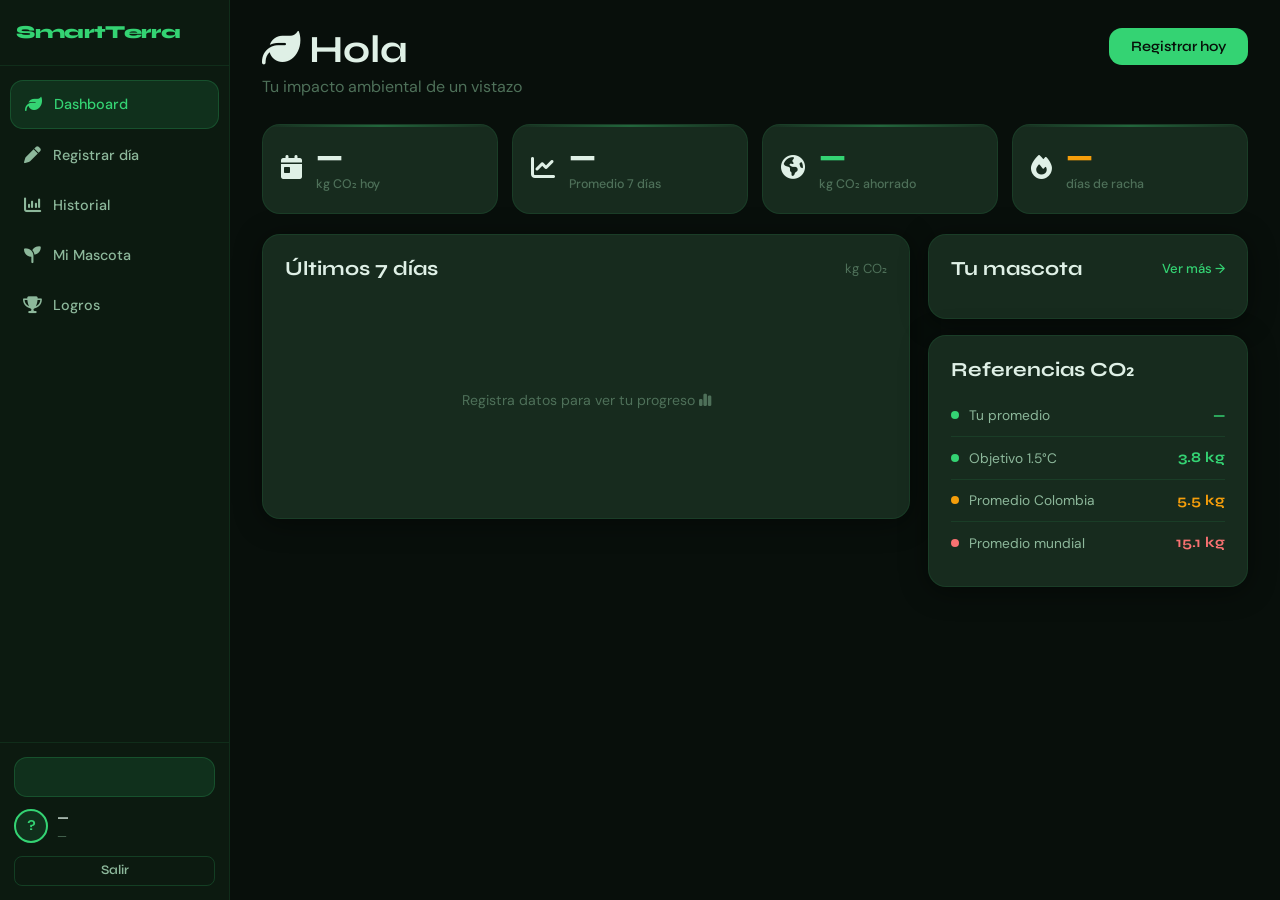
==== app.html @ 97eeed38 "first commit" ====
<!DOCTYPE html>
<html lang="es">
<head>
  <meta charset="UTF-8">
  <meta name="viewport" content="width=device-width, initial-scale=1.0">
  <meta name="theme-color" content="#0e2a18">
  <meta name="apple-mobile-web-app-capable" content="yes">
  <meta name="apple-mobile-web-app-status-bar-style" content="default">
  <meta name="apple-mobile-web-app-title" content="SmartTerra">
  <link rel="apple-touch-icon" href="/control/public/assets/icons/icon-192x192.png">
  <link rel="manifest" href="manifest.json">
  
  <link rel="icon" href="control/public/assets/icons/pestaña.png">
  <title>SmartTerra — Huella de Carbono</title>

  <link rel="stylesheet" href="https://cdnjs.cloudflare.com/ajax/libs/font-awesome/6.5.0/css/all.min.css">
  <link rel="stylesheet" href="control/src/css/base.css">
  <link rel="stylesheet" href="control/src/css/app.css">
  <link rel="stylesheet" href="control/src/css/achievements.css">
  <link rel="stylesheet" href="control/src/css/components.css">
  <link rel="stylesheet" href="control/src/css/pet.css">
  <link rel="stylesheet" href="control/src/css/charts.css">
</head>
<body>

<!-- ====== SIDEBAR ====== -->
<aside id="sidebar" class="sidebar">
  <div class="sidebar-header">
    <div class="brand">
      <span class="brand-name">SmartTerra</span>
    </div>
    <button id="sidebar-close" class="icon-btn sidebar-close-btn" aria-label="Cerrar menú">✕</button>
  </div>

  <nav class="sidebar-nav">
    <a href="#" class="nav-item active" data-page="dashboard">
      <span class="nav-icon"><i class="fa-solid fa-leaf"></i></span><span>Dashboard</span>
    </a>
    <a href="#" class="nav-item" data-page="registrar">
      <span class="nav-icon"><i class="fa-solid fa-pen"></i></span><span>Registrar día</span>
    </a>
    <a href="#" class="nav-item" data-page="historial">
      <span class="nav-icon"><i class="fa-solid fa-chart-column"></i></span><span>Historial</span>
    </a>
    <a href="#" class="nav-item" data-page="mascota">
      <span class="nav-icon"><i class="fa-solid fa-seedling"></i></span><span>Mi Mascota</span>
    </a>
    <a href="#" class="nav-item" data-page="logros">
      <span class="nav-icon"><i class="fa-solid fa-trophy"></i></span><span>Logros</span>
    </a>

    <!-- Solo visible para admins -->
    <div class="nav-divider admin-only" style="display:none"></div>
    <a href="#" class="nav-item admin-only" data-page="admin" style="display:none">
      <span class="nav-icon"><i class="fa-regular fa-file-lines"></i></span><span>Panel Admin</span>
    </a>
  </nav>

  <div class="sidebar-footer">
    <div class="sidebar-pet-mini" id="sidebar-pet-mini">
      <!-- Se llena dinámicamente -->
    </div>
    <div class="user-chip">
      <div class="user-avatar" id="nav-avatar">?</div>
      <div class="user-info">
        <div class="user-name" id="nav-name">—</div>
        <div class="user-role" id="nav-role">—</div>
      </div>
    </div>
    <button class="btn btn-ghost btn-sm btn-full" id="logout-btn">Salir</button>
  </div>
</aside>

<!-- Mobile overlay -->
<div id="overlay" class="overlay"></div>

<!-- ====== MAIN ====== -->
<div class="app-shell">
  <!-- Topbar (mobile) -->
  <header class="topbar">
    <button id="menu-btn" class="icon-btn" aria-label="Abrir menú">☰</button>
    <div class="topbar-brand">
      <svg viewBox="0 0 24 24" width="20" height="20" fill="none">
       </svg>
      SmartTerra
    </div>
    <div id="topbar-pet" style="font-size:1.3rem"></div>
  </header>

  <!-- Pages container -->
  <main class="page-container" id="page-container">

    <!-- ===== DASHBOARD ===== -->
    <section id="page-dashboard" class="page active">
      <div class="page-header">
        <div>
          <h1 id="dash-greeting"><i class="fa-solid fa-leaf"></i> Hola</h1>
          <p class="text-muted">Tu impacto ambiental de un vistazo</p>
        </div>
        <button class="btn btn-primary" data-page="registrar" data-nav>Registrar hoy</button>
      </div>

      <div class="stats-grid" id="dash-stats">
        <div class="stat-card">
          <div class="stat-icon"><i class="fa-solid fa-calendar-day"></i></div>
          <div class="stat-body">
            <div class="stat-value" id="stat-today">—</div>
            <div class="stat-label">kg CO₂ hoy</div>
          </div>
          <div class="stat-badge" id="stat-today-badge"></div>
        </div>
        <div class="stat-card">
          <div class="stat-icon"><i class="fa-solid fa-chart-line"></i></div>
          <div class="stat-body">
            <div class="stat-value" id="stat-avg">—</div>
            <div class="stat-label">Promedio 7 días</div>
          </div>
        </div>
        <div class="stat-card">
          <div class="stat-icon"><i class="fa-solid fa-earth-americas"></i></div>
          <div class="stat-body">
            <div class="stat-value text-green" id="stat-saved">—</div>
            <div class="stat-label">kg CO₂ ahorrado</div>
          </div>
        </div>
        <div class="stat-card">
          <div class="stat-icon"><i class="fa-solid fa-fire"></i></div>
          <div class="stat-body">
            <div class="stat-value text-amber" id="stat-streak">—</div>
            <div class="stat-label">días de racha</div>
          </div>
        </div>
      </div>

      <div class="dash-grid">
        <!-- Gráfico barras semanal -->
        <div class="card">
          <div class="card-header">
            <h3>Últimos 7 días</h3>
            <span class="text-muted small">kg CO₂</span>
          </div>
          <div class="bar-chart-wrap" id="dash-chart">
            <div class="chart-empty">Registra datos para ver tu progreso <i class="fa-solid fa-chart-simple"></i></div>
          </div>
        </div>

        <!-- Panel derecho -->
        <div class="dash-side">
          <!-- Mascota mini dashboard -->
          <div class="card pet-dash-card" id="dash-pet-card">
            <div class="card-header">
              <h3>Tu mascota</h3>
              <a href="#" class="link-sm" data-page="mascota" data-nav>Ver más →</a>
            </div>
            <div class="pet-dash-inner" id="dash-pet-inner">
              <!-- dinámico -->
            </div>
          </div>

          <!-- Referencias -->
          <div class="card">
            <h3 style="margin-bottom:14px">Referencias CO₂</h3>
            <div class="ref-list">
              <div class="ref-item">
                <span class="ref-dot" style="background:var(--green)"></span>
                <span>Tu promedio</span>
                <strong id="ref-you" class="text-green">—</strong>
              </div>
              <div class="ref-item">
                <span class="ref-dot" style="background:var(--green)"></span>
                <span>Objetivo 1.5°C</span>
                <strong class="text-green" id="ref-target">3.8 kg</strong>
              </div>
              <div class="ref-item">
                <span class="ref-dot" style="background:var(--amber)"></span>
                <span>Promedio Colombia</span>
                <strong class="text-amber" id="ref-colombia">5.5 kg</strong>
              </div>
              <div class="ref-item">
                <span class="ref-dot" style="background:var(--red)"></span>
                <span>Promedio mundial</span>
                <strong class="text-red" id="ref-global">15.1 kg</strong>
              </div>
            </div>
          </div>
        </div>
      </div>

      <!-- Recomendaciones rápidas del último día -->
      <div class="card" id="dash-recs" style="display:none">
        <h3 style="margin-bottom:14px"><i class="fa-regular fa-lightbulb"></i> Recomendaciones de hoy</h3>
        <div id="dash-recs-list"></div>
      </div>

      <div class="card cta-empty" id="dash-cta" style="display:none">
        <div class="cta-emoji"><i class="fa-solid fa-earth-americas"></i></div>
        <h2>¡Comienza tu viaje verde!</h2>
        <p>Registra tu primer día de hábitos para conocer tu huella de carbono y recibir recomendaciones personalizadas.</p>
        <button class="btn btn-primary btn-lg" data-page="registrar" data-nav>Registrar mi primer día</button>
      </div>
    </section>

    <!-- ===== REGISTRAR ===== -->
    <section id="page-registrar" class="page">
      <div class="page-header">
        <div>
          <h1><i class="fa-solid fa-pen"></i> Registrar día</h1>
          <p class="text-muted">Ingresa tus actividades para calcular tu huella</p>
        </div>
      </div>

      <!-- Stepper -->
      <div class="stepper" id="stepper">
        <div class="step active" data-step="0"><span class="step-icon"><i class="fa-solid fa-car-side"></i></span><span class="step-label">Transporte</span></div>
        <div class="step-line"></div>
        <div class="step" data-step="1"><span class="step-icon"><i class="fa-solid fa-plug-circle-bolt"></i></span><span class="step-label">Energía</span></div>
        <div class="step-line"></div>
        <div class="step" data-step="2"><span class="step-icon"><i class="fa-solid fa-utensils"></i></span><span class="step-label">Comida</span></div>
        <div class="step-line"></div>
        <div class="step" data-step="3"><span class="step-icon"><i class="fa-solid fa-trash-can"></i></span><span class="step-label">Residuos</span></div>
        <div class="step-line"></div>
        <div class="step" data-step="4"><span class="step-icon"><i class="fa-solid fa-chart-pie"></i></span><span class="step-label">Resultado</span></div>
      </div>

      <form id="entry-form" novalidate>
        <!-- Paso 0: Transporte -->
        <div class="form-step active" data-step="0">
          <!-- Carro -->
          <div class="form-section">
            <div class="form-section-title">
              <i class="fa-solid fa-car"></i> Carro particular
            </div>
            <div class="grid-2-form">
              <div class="field-group">
                <label>Kilómetros recorridos</label>
                <input type="number" name="car_km" min="0" step="0.1" placeholder="Ej: 15.5">
                <span class="field-hint">Solo si usaste carro hoy</span>
              </div>
              <div class="field-group">
                <label>Tipo de vehículo</label>
                <select name="car_type">
                  <option value="gasoline">Gasolina</option>
                  <option value="diesel">Diésel</option>
                  <option value="hybrid">Híbrido</option>
                  <option value="electric">Eléctrico</option>
                </select>
              </div>
            </div>
          </div>

          <!-- Motos y buses -->
          <div class="form-section">
            <div class="form-section-title">
              <i class="fa-solid fa-motorcycle"></i> Motos y transporte público
            </div>
            <div class="grid-3-form">
              <div class="field-group">
                <label>Moto (km)</label>
                <input type="number" name="moto_km" min="0" step="0.1" placeholder="0">
              </div>
              <div class="field-group">
                <label>Bus urbano (km)</label>
                <input type="number" name="bus_urban_km" min="0" step="0.1" placeholder="Ej: 12">
              </div>
              <div class="field-group">
                <label>Bus intermunicipal (km)</label>
                <input type="number" name="bus_inter_km" min="0" step="0.1" placeholder="0">
              </div>
            </div>
            <div class="grid-2-form">
              <div class="field-group">
                <label>Metro/tren (km)</label>
                <input type="number" name="metro_km" min="0" step="0.1" placeholder="0">
              </div>
              <div class="field-group">
                <label>Mototaxi (km)</label>
                <input type="number" name="taxi_moto_km" min="0" step="0.1" placeholder="0">
              </div>
            </div>
          </div>

          <!-- Bici, e-bici y vuelos -->
          <div class="form-section">
            <div class="form-section-title">
              <i class="fa-solid fa-plane"></i> Bicicleta y vuelos
            </div>
            <div class="grid-3-form">
              <div class="field-group">
                <label>Bicicleta (km)</label>
                <input type="number" name="bike_km" min="0" step="0.1" placeholder="Ej: 5">
              </div>
              <div class="field-group">
                <label>Bici eléctrica (km)</label>
                <input type="number" name="ebike_km" min="0" step="0.1" placeholder="0">
              </div>
              <div class="field-group">
                <label>Vuelo nacional (km)</label>
                <input type="number" name="flight_dom_km" min="0" step="1" placeholder="0">
                <span class="field-hint tiny">Bogotá-Medellín: ~450 km</span>
              </div>
            </div>
            <div class="grid-2-form">
              <div class="field-group">
                <label>Vuelo corto (km)</label>
                <input type="number" name="flight_sh_km" min="0" step="1" placeholder="0">
                <span class="field-hint tiny">500-1500 km</span>
              </div>
              <div class="field-group">
                <label>Vuelo largo (km)</label>
                <input type="number" name="flight_lh_km" min="0" step="1" placeholder="0">
                <span class="field-hint tiny">>1500 km</span>
              </div>
            </div>
          </div>
        </div>

        <!-- Paso 1: Energía -->
        <div class="form-step" data-step="1">
          <!-- Electricidad -->
          <div class="form-section">
            <div class="form-section-title">
              <i class="fa-solid fa-bolt"></i> Electricidad
            </div>
            <div class="grid-2-form">
              <div class="field-group">
                <label>Consumo (kWh)</label>
                <input type="number" name="elec_kwh" min="0" step="0.1" placeholder="Ej: 9.5">
                <span class="field-hint">Revisa tu medidor o factura (~10 kWh/día promedio)</span>
              </div>
              <div class="field-group">
                <label>% Energía renovable</label>
                <input type="number" name="renewable_pct" min="0" max="100" value="0" placeholder="0">
                <span class="field-hint">Paneles solares, energía verde...</span>
              </div>
            </div>
          </div>

          <!-- Combustibles -->
          <div class="form-section">
            <div class="form-section-title">
              <i class="fa-solid fa-fire-flame-simple"></i> Gas y leña
            </div>
            <div class="grid-2-form">
              <div class="field-group">
                <label>Gas natural (m³)</label>
                <input type="number" name="gas_m3" min="0" step="0.1" placeholder="Ej: 1.2">
              </div>
              <div class="field-group">
                <label>GLP (kg)</label>
                <input type="number" name="glp_kg" min="0" step="0.1" placeholder="0">
              </div>
            </div>
            <div class="field-group" style="max-width:280px">
              <label>Leña (kg)</label>
              <input type="number" name="lena_kg" min="0" step="0.1" placeholder="0">
            </div>
          </div>
        </div>

        <!-- Paso 2: Alimentación -->
        <div class="form-step" data-step="2">
          <!-- Carnes -->
          <div class="form-section">
            <div class="form-section-title">
              <i class="fa-solid fa-drumstick-bite"></i> Carnes (pesar cruda)
            </div>
            <div class="grid-3-form">
              <div class="field-group">
                <label>Res (g)</label>
                <input type="number" name="beef_g" min="0" placeholder="Ej: 150">
              </div>
              <div class="field-group">
                <label>Cerdo (g)</label>
                <input type="number" name="pork_g" min="0" placeholder="0">
              </div>
              <div class="field-group">
                <label>Pollo/aves (g)</label>
                <input type="number" name="poultry_g" min="0" placeholder="Ej: 200">
              </div>
            </div>
          </div>

          <!-- Pescado y huevos -->
          <div class="form-section">
            <div class="form-section-title">
              <i class="fa-solid fa-fish"></i> Pescado y huevos
            </div>
            <div class="grid-2-form">
              <div class="field-group">
                <label>Pescado (g)</label>
                <input type="number" name="fish_g" min="0" placeholder="0">
              </div>
              <div class="field-group">
                <label>Huevos (g)</label>
                <input type="number" name="eggs_g" min="0" placeholder="Ej: 120">
              </div>
            </div>
          </div>

          <!-- Lácteos -->
          <div class="form-section">
            <div class="form-section-title">
              <i class="fa-solid fa-cheese"></i> Lácteos
            </div>
            <div class="grid-3-form">
              <div class="field-group">
                <label>Leche (ml)</label>
                <input type="number" name="dairy_milk_g" min="0" placeholder="Ej: 300">
              </div>
              <div class="field-group">
                <label>Queso (g)</label>
                <input type="number" name="dairy_cheese_g" min="0" placeholder="0">
              </div>
              <div class="field-group">
                <label>Yogurt (g)</label>
                <input type="number" name="dairy_yogurt_g" min="0" placeholder="0">
              </div>
            </div>
          </div>

          <!-- Vegetales y otros -->
          <div class="form-section">
            <div class="form-section-title">
              <i class="fa-solid fa-carrot"></i> Vegetales, frutas y otros
            </div>
            <div class="grid-3-form">
              <div class="field-group">
                <label>Arroz (g cocido)</label>
                <input type="number" name="rice_g" min="0" placeholder="Ej: 250">
              </div>
              <div class="field-group">
                <label>Legumbres (g)</label>
                <input type="number" name="legumes_g" min="0" placeholder="Ej: 100">
              </div>
              <div class="field-group">
                <label>Verduras (g)</label>
                <input type="number" name="veg_g" min="0" placeholder="Ej: 300">
              </div>
            </div>
            <div class="grid-2-form">
              <div class="field-group">
                <label>Frutas (g)</label>
                <input type="number" name="fruits_g" min="0" placeholder="Ej: 200">
              </div>
              <div class="field-group">
                <label>Procesados (g)</label>
                <input type="number" name="proc_g" min="0" placeholder="Ej: 50">
                <span class="field-hint tiny">Snacks, ultraprocesados...</span>
              </div>
            </div>
          </div>
        </div>

        <!-- Paso 3: Residuos y agua -->
        <div class="form-step" data-step="3">
          <!-- Residuos -->
          <div class="form-section">
            <div class="form-section-title">
              <i class="fa-solid fa-trash"></i> Residuos sólidos
            </div>
            <div class="grid-3-form">
              <div class="field-group">
                <label>Basura general (kg)</label>
                <input type="number" name="waste_kg" min="0" step="0.01" placeholder="Ej: 0.6">
              </div>
              <div class="field-group">
                <label>Reciclado (kg)</label>
                <input type="number" name="recycled_kg" min="0" step="0.01" placeholder="Ej: 0.2">
              </div>
              <div class="field-group">
                <label>Compostado (kg)</label>
                <input type="number" name="composted_kg" min="0" step="0.01" placeholder="0">
              </div>
            </div>
            <div class="field-group" style="max-width:280px">
              <label>Quemado (kg)</label>
              <input type="number" name="burned_kg" min="0" step="0.01" placeholder="0">
              <span class="field-hint">Quema a cielo abierto</span>
            </div>
          </div>

          <!-- Agua -->
          <div class="form-section">
            <div class="form-section-title">
              <i class="fa-solid fa-shower"></i> Agua caliente
            </div>
            <div class="field-group" style="max-width:280px">
              <label>Minutos de ducha caliente</label>
              <input type="number" name="hot_water_min" min="0" step="1" placeholder="Ej: 10">
              <span class="field-hint">~10 L/min en ducha promedio</span>
            </div>
          </div>
        </div>

        <!-- Paso 4: Resultado -->
        <div class="form-step" data-step="4" id="step-result">
          <div id="result-achievements" style="display:none" class="achievements-banner">
            <h3><i class="fa-solid fa-trophy"></i> ¡Nuevos logros!</h3>
            <div id="result-achievements-list"></div>
          </div>

          <div class="result-hero">
            <div class="result-co2" id="result-co2-value">—</div>
            <div class="result-unit">kg CO₂eq hoy</div>
            <div class="result-vs" id="result-vs"></div>
          </div>

          <div class="result-breakdown" id="result-breakdown">
            <!-- Gráficos de desglose dinámicos -->
          </div>

          <div id="result-recs" style="margin-top:24px"></div>

          <div id="result-error" class="alert alert-error" style="display:none"></div>
          <div id="result-saved" class="alert alert-success" style="display:none">¡Registro guardado! Redirigiendo...</div>

          <div class="step-nav" style="margin-top:24px">
            <button type="button" class="btn btn-ghost" id="result-edit-btn">← Editar datos</button>
            <button type="submit" class="btn btn-primary" id="result-save-btn">
              <i class="fa-solid fa-save"></i> Guardar registro
            </button>
          </div>
        </div>

        <!-- Nav botones (pasos 0-3) -->
        <div class="step-nav" id="form-nav">
          <button type="button" class="btn btn-ghost" id="step-prev" style="visibility:hidden">
            ← Anterior
          </button>
          <button type="button" class="btn btn-primary" id="step-next">
            Siguiente →
          </button>
        </div>
      </form>
    </section>

    <!-- ===== HISTORIAL ===== -->
    <section id="page-historial" class="page">
      <div class="page-header">
        <h1><i class="fa-solid fa-chart-column"></i> Historial</h1>
      </div>

      <div class="stats-grid" id="hist-stats">
        <div class="stat-card"><div class="stat-icon"><i class="fa-solid fa-calendar-day"></i></div><div class="stat-body"><div class="stat-value" id="h-total">—</div><div class="stat-label">Registros totales</div></div></div>
        <div class="stat-card"><div class="stat-icon"><i class="fa-solid fa-chart-line"></i></div><div class="stat-body"><div class="stat-value" id="h-avg">—</div><div class="stat-label">Promedio general</div></div></div>
        <div class="stat-card"><div class="stat-icon"><i class="fa-brands fa-pagelines"></i></div><div class="stat-body"><div class="stat-value text-green" id="h-best">—</div><div class="stat-label">Mejor día (kg CO₂)</div></div></div>
        <div class="stat-card"><div class="stat-icon"><i class="fa-solid fa-triangle-exclamation"></i></div><div class="stat-body"><div class="stat-value text-red" id="h-worst">—</div><div class="stat-label">Peor día (kg CO₂)</div></div></div>
      </div>

      <div class="card">
        <div class="card-header"><h3>Tendencia de CO₂</h3></div>
        <div class="line-chart-wrap" id="hist-chart">
          <div class="chart-empty">Sin datos aún</div>
        </div>
      </div>

      <div class="card">
        <div class="card-header">
          <h3>Registros detallados</h3>
          <span class="text-muted small" id="h-count">0 registros</span>
        </div>
        <div id="hist-list" class="entry-list"></div>
      </div>
    </section>

    <!-- ===== MASCOTA ===== -->
    <section id="page-mascota" class="page">
      <div class="page-header">
        <h1><i class="fa-solid fa-seedling"></i> Tu Mascota</h1>
        <p class="text-muted">Evoluciona con tus logros sostenibles</p>
      </div>

      <div class="pet-page-grid">
        <!-- Panel mascota principal -->
        <div class="card pet-main-card">
          <div class="pet-stage-badge" id="pet-stage-badge">— Etapa —</div>

          <!-- Canvas de capas: mascota base + accesorios -->
          <div class="pet-canvas-wrap">
            <div class="pet-canvas" id="pet-canvas">
              <img id="pet-base-img" class="pet-layer pet-base" src="" alt="Mascota" draggable="false">
              <!-- Capas de accesorios (se añaden dinámicamente) -->
            </div>
          </div>

          <!-- Nombre editable -->
          <div class="pet-name-wrap">
            <span id="pet-name-display" class="pet-name">—</span>
            <button class="icon-btn-sm" id="pet-name-edit-btn" title="Renombrar"><i class="fa-solid fa-pen"></i></button>
          </div>
          <div class="pet-name-edit-wrap" id="pet-name-edit" style="display:none">
            <input id="pet-name-input" type="text" maxlength="20" placeholder="Nombre de tu mascota">
            <button class="btn btn-primary btn-sm" id="pet-name-save">✓</button>
            <button class="btn btn-ghost btn-sm" id="pet-name-cancel">✕</button>
          </div>

          <!-- XP bar -->
          <div class="pet-xp-wrap">
            <div class="pet-xp-bar">
              <div class="pet-xp-fill" id="pet-xp-fill" style="width:0%"></div>
            </div>
            <div class="pet-xp-label">
              <span id="pet-xp-cur">0 XP</span>
              <span id="pet-xp-max">— XP para evolucionar</span>
            </div>
          </div>

          <!-- Mensaje de la mascota -->
          <div class="pet-speech" id="pet-speech"></div>
        </div>

        <!-- Panel derecho -->
        <div class="pet-side">
          <!-- Stats mascota -->
          <div class="card">
            <h3 style="margin-bottom:14px">Estadísticas</h3>
            <div class="pet-stats-grid">
              <div class="pet-stat"><div class="pet-stat-val" id="ps-xp">0</div><div class="pet-stat-label">XP Total</div></div>
              <div class="pet-stat"><div class="pet-stat-val text-amber" id="ps-streak">0</div><div class="pet-stat-label">Racha <i class="fa-solid fa-fire"></i></div></div>
              <div class="pet-stat"><div class="pet-stat-val text-green" id="ps-saved">0</div><div class="pet-stat-label">CO₂ ahorrado</div></div>
              <div class="pet-stat"><div class="pet-stat-val" id="ps-level">1</div><div class="pet-stat-label">Nivel</div></div>
            </div>
          </div>

          <!-- Etapas de evolución -->
          <div class="card">
            <h3 style="margin-bottom:14px">Evolución</h3>
            <div class="evolution-path" id="evolution-path"></div>
          </div>

          <!-- Accesorios (solo visible en etapa 3) -->
          <div class="card" id="accessories-card" style="display:none">
            <div class="card-header">
              <h3>Accesorios</h3>
              <span class="text-muted small">Combínalos como quieras</span>
            </div>
            <div class="accessories-grid" id="accessories-grid"></div>
            <button class="btn btn-ghost btn-sm" style="margin-top:12px;width:100%" id="clear-accessories">
              Quitar todos
            </button>
          </div>
        </div>
      </div>

      <!-- Cómo ganar XP -->
      <div class="card" style="margin-top:0">
        <h3 style="margin-bottom:14px">¿Cómo ganar XP?</h3>
        <div class="xp-tips">
          <div class="xp-tip"><span class="xp-tip-icon"><i class="fa-regular fa-calendar"></i></span><span>Registrar un día: hasta <strong>75 XP</strong> según tu huella de carbono</span></div>
          <div class="xp-tip"><span class="xp-tip-icon"><i class="fa-solid fa-fire"></i></span><span>Racha de días consecutivos: <strong>+2 XP</strong> por día (máx 50)</span></div>
          <div class="xp-tip"><span class="xp-tip-icon"><i class="fa-solid fa-bullseye"></i></span><span>Huella bajo 4 kg CO₂: XP extra garantizado</span></div>
          <div class="xp-tip"><span class="xp-tip-icon"><i class="fa-solid fa-trophy"></i></span><span>Desbloquear logros: de <strong>10 a 200 XP</strong></span></div>
        </div>
      </div>
    </section>

    <!-- ===== LOGROS ===== -->
    <section id="page-logros" class="page">
      <div class="page-header">
        <h1><i class="fa-solid fa-trophy"></i> Logros</h1>
        <p class="text-muted" id="logros-count">0 desbloqueados</p>
      </div>
      <div class="achievements-grid-full" id="achievements-grid"></div>
    </section>

    <!-- ===== ADMIN ===== -->
    <section id="page-admin" class="page">
      <div class="page-header">
        <h1>Panel de Administración</h1>
        <p class="text-muted">Estadísticas generales de la plataforma</p>
      </div>

      <div class="stats-grid" id="admin-stats">
        <div class="stat-card"><div class="stat-icon"><i class="fa-solid fa-users"></i></div><div class="stat-body"><div class="stat-value" id="a-users">—</div><div class="stat-label">Usuarios registrados</div></div></div>
        <div class="stat-card"><div class="stat-icon"><i class="fa-regular fa-file-lines"></i></div><div class="stat-body"><div class="stat-value" id="a-entries">—</div><div class="stat-label">Registros totales</div></div></div>
        <div class="stat-card"><div class="stat-icon"><i class="fa-solid fa-earth-americas"></i></div><div class="stat-body"><div class="stat-value text-green" id="a-avg">—</div><div class="stat-label">Promedio CO₂ plataforma</div></div></div>
        <div class="stat-card"><div class="stat-icon"><i class="fa-solid fa-trophy"></i></div><div class="stat-body"><div class="stat-value text-amber" id="a-achievements">—</div><div class="stat-label">Logros desbloqueados</div></div></div>
      </div>

      <div class="card">
        <div class="card-header"><h3>Distribución de usuarios por huella promedio</h3></div>
        <div class="bar-chart-wrap" id="admin-dist-chart" style="height:220px">
          <div class="chart-empty">Cargando...</div>
        </div>
      </div>

      <div class="card">
        <div class="card-header">
          <h3>Usuarios</h3>
          <input type="search" id="admin-search" placeholder="Buscar..." style="max-width:220px;padding:6px 12px">
        </div>
        <div id="admin-users-list" class="admin-users-list"></div>
      </div>
    </section>

  </main>
</div>

<!-- Toast notifications -->
<div id="toast-container" class="toast-container"></div>

<script src="control/src/js/supabase-client.js"></script>
<script src="control/src/js/carbon.js"></script>
<script src="control/src/js/charts.js"></script>
<script src="control/src/js/pet.js"></script>
<script src="control/src/js/achievements.js"></script>
<script src="control/src/js/app.js"></script>

<script>
if ('serviceWorker' in navigator) {
  window.addEventListener('load', () => {
    navigator.serviceWorker.register('/sw.js')
      .then(reg => console.log('SW registrado', reg))
      .catch(err => console.log('SW error', err))
  })
}
</script>
</body>
</html>
---- control/src/css/base.css ----
@import url('https://fonts.googleapis.com/css2?family=Syne:wght@400;600;700;800&family=DM+Sans:opsz,wght@9..40,300;9..40,400;9..40,500&display=swap');

/* ============================================
   DESIGN TOKENS
============================================ */
:root {
  /* Backgrounds */
  --bg:        #080f0b;
  --bg-1:      #0c1a10;
  --bg-2:      #112016;
  --bg-3:      #172b1e;
  --bg-4:      #1c3323;

  /* Borders */
  --border:    rgba(52,211,115,.10);
  --border-md: rgba(52,211,115,.20);
  --border-lg: rgba(52,211,115,.35);

  /* Brand green */
  --green:     #34d373;
  --green-2:   #22c55e;
  --green-3:   #16a34a;
  --green-dim: rgba(52,211,115,.12);
  --green-glow:rgba(52,211,115,.06);

  /* Status colors */
  --amber:     #f59e0b;
  --amber-dim: rgba(245,158,11,.13);
  --red:       #f87171;
  --red-dim:   rgba(248,113,113,.13);
  --blue:      #60a5fa;
  --blue-dim:  rgba(96,165,250,.13);
  --purple:    #a78bfa;
  --purple-dim:rgba(167,139,250,.13);

  /* Text */
  --txt:       #dff0e6;
  --txt-2:     #8db89b;
  --txt-3:     #4e7059;

  /* Radii */
  --r-sm: 8px;
  --r-md: 13px;
  --r-lg: 18px;
  --r-xl: 24px;
  --r-full: 999px;

  /* Shadows */
  --shadow:    0 4px 28px rgba(0,0,0,.45);
  --shadow-sm: 0 2px 12px rgba(0,0,0,.3);

  /* Typography */
  --ff-head: 'Syne', sans-serif;
  --ff-body: 'DM Sans', sans-serif;

  /* Layout */
  --sidebar-w: 230px;
  --topbar-h:  58px;
}

/* ============================================
   RESET
============================================ */
*,*::before,*::after{box-sizing:border-box;margin:0;padding:0}
html{font-size:16px;scroll-behavior:smooth;height:100%}
body{font-family:var(--ff-body);background:var(--bg);color:var(--txt);min-height:100vh;-webkit-font-smoothing:antialiased;line-height:1.6}
img{display:block;max-width:100%}
button{cursor:pointer;font-family:inherit}
input,select,textarea{font-family:inherit}
a{color:var(--green);text-decoration:none}
a:hover{opacity:.8}

/* ============================================
   TYPOGRAPHY
============================================ */
h1,h2,h3,h4{font-family:var(--ff-head);font-weight:700;line-height:1.15;color:var(--txt)}
h1{font-size:clamp(1.6rem,3.5vw,2.4rem)}
h2{font-size:clamp(1.3rem,3vw,1.9rem)}
h3{font-size:clamp(1rem,2vw,1.25rem)}
p{color:var(--txt-2)}
.small{font-size:.82rem}

/* ============================================
   SCROLLBAR
============================================ */
::-webkit-scrollbar{width:5px}
::-webkit-scrollbar-track{background:var(--bg-1)}
::-webkit-scrollbar-thumb{background:var(--green-3);border-radius:3px}

/* ============================================
   UTILITY CLASSES
============================================ */
.text-green  {color:var(--green)!important}
.text-amber  {color:var(--amber)!important}
.text-red    {color:var(--red)!important}
.text-muted  {color:var(--txt-3)}
.text-2      {color:var(--txt-2)}
.text-center {text-align:center}

.flex        {display:flex}
.flex-col    {flex-direction:column}
.items-center{align-items:center}
.justify-between{justify-content:space-between}
.gap-2       {gap:8px}
.gap-3       {gap:12px}
.gap-4       {gap:16px}
.w-full      {width:100%}

/* ============================================
   BUTTONS
============================================ */
.btn{
  display:inline-flex;align-items:center;gap:8px;
  padding:10px 22px;border-radius:var(--r-md);
  font-family:var(--ff-head);font-weight:600;font-size:.9rem;
  border:none;transition:all .2s ease;line-height:1.2;
  white-space:nowrap;text-decoration:none;
}
.btn-primary{background:var(--green);color:#071009}
.btn-primary:hover{background:var(--green-2);transform:translateY(-1px);box-shadow:0 6px 22px rgba(52,211,115,.28)}
.btn-ghost{background:transparent;color:var(--txt-2);border:1px solid var(--border-md)}
.btn-ghost:hover{background:var(--bg-3);color:var(--txt);border-color:var(--border-lg)}
.btn-danger{background:var(--red-dim);color:var(--red);border:1px solid rgba(248,113,113,.2)}
.btn-danger:hover{background:rgba(248,113,113,.22)}
.btn:disabled{opacity:.45;cursor:not-allowed;transform:none!important;box-shadow:none!important}
.btn-sm{padding:6px 14px;font-size:.82rem;border-radius:var(--r-sm)}
.btn-lg{padding:14px 30px;font-size:1rem}
.btn-full{width:100%;justify-content:center}
.btn-icon{padding:8px;border-radius:var(--r-sm)}

.icon-btn{
  background:none;border:none;cursor:pointer;
  color:var(--txt-2);font-size:1.1rem;
  width:36px;height:36px;border-radius:var(--r-sm);
  display:flex;align-items:center;justify-content:center;
  transition:background .2s,color .2s;
}
.icon-btn:hover{background:var(--bg-3);color:var(--txt)}
.icon-btn-sm{background:none;border:none;cursor:pointer;color:var(--txt-3);font-size:.9rem;transition:color .2s;line-height:1}
.icon-btn-sm:hover{color:var(--green)}

/* ============================================
   CARDS
============================================ */
.card{
  background:var(--bg-3);border:1px solid var(--border);
  border-radius:var(--r-lg);padding:22px;
  box-shadow:var(--shadow);transition:border-color .2s;
}
.card:hover{border-color:var(--border-md)}
.card-header{display:flex;align-items:center;justify-content:space-between;margin-bottom:16px}

/* ============================================
   ALERTS
============================================ */
.alert{padding:11px 16px;border-radius:var(--r-md);font-size:.88rem;margin-bottom:14px}
.alert-error  {background:var(--red-dim);color:var(--red);border:1px solid rgba(248,113,113,.2)}
.alert-success{background:var(--green-dim);color:var(--green);border:1px solid var(--border-md)}
.alert-info   {background:var(--blue-dim);color:var(--blue);border:1px solid rgba(96,165,250,.2)}

/* ============================================
   FORMS
============================================ */
.field-group{margin-bottom:14px}
label{display:block;font-size:.83rem;font-weight:500;color:var(--txt-2);margin-bottom:5px;font-family:var(--ff-head)}
input,select,textarea{
  width:100%;padding:10px 13px;
  background:var(--bg-2);border:1px solid var(--border);
  border-radius:var(--r-sm);color:var(--txt);
  font-size:.93rem;outline:none;
  transition:border-color .2s,box-shadow .2s;
}
input:focus,select:focus,textarea:focus{
  border-color:var(--green);
  box-shadow:0 0 0 3px rgba(52,211,115,.12);
}
input::placeholder{color:var(--txt-3)}
select option{background:var(--bg-2)}
.field-hint{font-size:.76rem;color:var(--txt-3);margin-top:4px;display:block}

.grid-2-form{display:grid;grid-template-columns:1fr 1fr;gap:14px}
@media(max-width:500px){.grid-2-form{grid-template-columns:1fr}}

.input-eye-wrap{position:relative}
.input-eye-wrap input{padding-right:42px}
.eye-btn{
  position:absolute;right:10px;top:50%;transform:translateY(-50%);
  background:none;border:none;cursor:pointer;color:var(--txt-3);font-size:.9rem;
}
.eye-btn:hover{color:var(--txt-2)}

/* ============================================
   BADGES
============================================ */
.badge{
  display:inline-flex;align-items:center;gap:4px;
  padding:3px 9px;border-radius:var(--r-full);
  font-size:.75rem;font-weight:600;font-family:var(--ff-head);
}
.badge-green {background:var(--green-dim);color:var(--green);border:1px solid var(--border-md)}
.badge-amber {background:var(--amber-dim);color:var(--amber);border:1px solid rgba(245,158,11,.2)}
.badge-red   {background:var(--red-dim);color:var(--red);border:1px solid rgba(248,113,113,.2)}
.badge-blue  {background:var(--blue-dim);color:var(--blue);border:1px solid rgba(96,165,250,.2)}

/* ============================================
   PROGRESS
============================================ */
.progress-bar{width:100%;height:7px;background:var(--bg-2);border-radius:4px;overflow:hidden}
.progress-fill{height:100%;border-radius:4px;background:linear-gradient(90deg,var(--green-3),var(--green));transition:width .5s ease}

/* ============================================
   TOAST
============================================ */
.toast-container{
  position:fixed;bottom:24px;right:24px;z-index:9999;
  display:flex;flex-direction:column;gap:8px;
  pointer-events:none;
}
.toast{
  background:var(--bg-4);border:1px solid var(--border-md);
  border-radius:var(--r-md);padding:12px 18px;
  font-size:.88rem;color:var(--txt);
  box-shadow:var(--shadow);pointer-events:auto;
  animation:toast-in .3s ease,toast-out .3s ease 2.7s forwards;
  max-width:300px;
}
@keyframes toast-in{from{opacity:0;transform:translateX(40px)}to{opacity:1;transform:none}}
@keyframes toast-out{from{opacity:1;transform:none}to{opacity:0;transform:translateX(40px)}}
.toast-success{border-color:var(--border-lg)}
.toast-error{border-color:rgba(248,113,113,.3)}

/* ============================================
   STAT CARDS
============================================ */
.stats-grid{display:grid;grid-template-columns:repeat(4,1fr);gap:14px;margin-bottom:20px}
@media(max-width:900px){.stats-grid{grid-template-columns:repeat(2,1fr)}}
@media(max-width:480px){.stats-grid{grid-template-columns:1fr 1fr}}

.stat-card{
  background:var(--bg-3);border:1px solid var(--border);
  border-radius:var(--r-lg);padding:18px;
  display:flex;align-items:center;gap:14px;
  position:relative;overflow:hidden;
}
.stat-card::after{
  content:'';position:absolute;top:0;left:0;right:0;height:2px;
  background:linear-gradient(90deg,transparent,var(--green),transparent);
  opacity:.35;
}
.stat-icon{font-size:1.5rem;flex-shrink:0}
.stat-body{flex:1;min-width:0}
.stat-value{font-family:var(--ff-head);font-size:1.8rem;font-weight:800;line-height:1;color:var(--txt)}
.stat-label{font-size:.78rem;color:var(--txt-3);margin-top:3px;font-weight:500}
.stat-badge{position:absolute;top:12px;right:12px}

/* ============================================
   ANIMATIONS
============================================ */
@keyframes fadeUp{from{opacity:0;transform:translateY(14px)}to{opacity:1;transform:none}}
@keyframes fadeIn{from{opacity:0}to{opacity:1}}
@keyframes pulse{0%,100%{box-shadow:0 0 0 0 rgba(52,211,115,.3)}50%{box-shadow:0 0 0 8px rgba(52,211,115,0)}}

.animate-up{animation:fadeUp .4s ease both}
.delay-1{animation-delay:.1s}
.delay-2{animation-delay:.2s}
.delay-3{animation-delay:.3s}
---- control/src/css/app.css ----
/* ============================================
   SIDEBAR
============================================ */
.sidebar{
  width:var(--sidebar-w);background:var(--bg-1);
  border-right:1px solid var(--border);
  display:flex;flex-direction:column;
  position:fixed;top:0;left:0;bottom:0;z-index:200;
  transition:transform .3s cubic-bezier(.4,0,.2,1);
}
.sidebar-header{
  display:flex;align-items:center;justify-content:space-between;
  padding:18px 16px;border-bottom:1px solid var(--border);flex-shrink:0;
}
.brand{display:flex;align-items:center;gap:10px}
.brand-name{font-family:var(--ff-head);font-size:1.15rem;font-weight:800;color:var(--green);letter-spacing:-.02em}
.sidebar-close-btn{display:none}

.sidebar-nav{
  flex:1;padding:14px 10px;
  display:flex;flex-direction:column;gap:3px;
  overflow-y:auto;
}
.nav-item{
  display:flex;align-items:center;gap:11px;
  padding:10px 12px;border-radius:var(--r-md);
  color:var(--txt-2);font-size:.9rem;font-weight:500;
  transition:all .18s;cursor:pointer;
}
.nav-item:hover{background:var(--bg-3);color:var(--txt);opacity:1}
.nav-item.active{background:var(--green-dim);color:var(--green);border:1px solid var(--border-md)}
.nav-icon{font-size:1.05rem;width:20px;text-align:center;flex-shrink:0}
.nav-divider{height:1px;background:var(--border);margin:8px 0}

.sidebar-footer{
  padding:14px;border-top:1px solid var(--border);flex-shrink:0;
  display:flex;flex-direction:column;gap:10px;
}
.sidebar-pet-mini{
  display:flex;align-items:center;gap:8px;
  padding:8px 10px;background:var(--green-dim);
  border-radius:var(--r-md);border:1px solid var(--border-md);
  font-size:.82rem;color:var(--green);font-weight:600;
  font-family:var(--ff-head);min-height:40px;
}
.sidebar-pet-mini .pet-thumb{width:32px;height:32px;object-fit:contain}

.user-chip{display:flex;align-items:center;gap:9px}
.user-avatar{
  width:34px;height:34px;border-radius:50%;flex-shrink:0;
  background:var(--green-dim);border:2px solid var(--green);
  display:flex;align-items:center;justify-content:center;
  font-family:var(--ff-head);font-weight:700;font-size:.88rem;color:var(--green);
}
.user-info{min-width:0;flex:1}
.user-name{font-size:.83rem;font-weight:600;color:var(--txt);white-space:nowrap;overflow:hidden;text-overflow:ellipsis}
.user-role{font-size:.72rem;color:var(--txt-3)}

/* ============================================
   MAIN SHELL
============================================ */
.overlay{
  display:none;position:fixed;inset:0;
  background:rgba(0,0,0,.6);z-index:190;
  backdrop-filter:blur(2px);
}
.overlay.visible{display:block}

.app-shell{
  margin-left:var(--sidebar-w);
  min-height:100vh;display:flex;flex-direction:column;
}

/* ============================================
   TOPBAR (mobile)
============================================ */
.topbar{
  display:none;align-items:center;justify-content:space-between;
  height:var(--topbar-h);padding:0 14px;
  background:var(--bg-1);border-bottom:1px solid var(--border);
  position:sticky;top:0;z-index:50;flex-shrink:0;
}
.topbar-brand{
  font-family:var(--ff-head);font-weight:800;color:var(--green);
  font-size:1.05rem;display:flex;align-items:center;gap:7px;
}

/* ============================================
   PAGES
============================================ */
.page-container{flex:1;padding:28px 32px;max-width:1200px;width:100%}
.page{display:none}
.page.active{display:block;animation:fadeUp .35s ease both}

.page-header{
  display:flex;align-items:flex-start;justify-content:space-between;
  gap:14px;flex-wrap:wrap;margin-bottom:24px;
}
.page-header h1{margin-bottom:2px}

/* ============================================
   DASH GRID
============================================ */
.dash-grid{
  display:grid;
  grid-template-columns:1fr 320px;
  gap:18px;margin-top:18px;
  align-items:start;
}
.dash-side{display:flex;flex-direction:column;gap:16px}

.ref-list{display:flex;flex-direction:column;gap:0}
.ref-item{
  display:flex;align-items:center;gap:10px;
  padding:9px 0;border-bottom:1px solid var(--border);
  font-size:.86rem;color:var(--txt-2);
}
.ref-item:last-child{border-bottom:none}
.ref-item strong{margin-left:auto;font-family:var(--ff-head);font-size:.92rem}
.ref-dot{width:8px;height:8px;border-radius:50%;flex-shrink:0}
.link-sm{font-size:.82rem;font-weight:500}

/* ============================================
   FORM SECTIONS (registrar)
============================================ */
.stepper{
  display:flex;align-items:center;margin-bottom:20px;
  overflow-x:auto;padding-bottom:4px;gap:0;
}
.step{
  display:flex;flex-direction:column;align-items:center;gap:4px;
  padding:8px 14px;border-radius:var(--r-md);
  border:1px solid var(--border);background:var(--bg-2);
  color:var(--txt-3);flex-shrink:0;transition:all .2s;
}
.step.active{background:var(--green-dim);border-color:var(--border-lg);color:var(--green)}
.step.done{border-color:var(--border-md);color:var(--green);opacity:.7}
.step-icon{font-size:1.1rem}
.step-label{font-size:.72rem;font-family:var(--ff-head);font-weight:600}
.step-line{flex:1;height:1px;background:var(--border);min-width:12px;max-width:40px}

.form-step{display:none}
.form-step.active{display:block}
.form-section{
  background:var(--bg-2);border:1px solid var(--border);
  border-radius:var(--r-md);padding:18px;margin-bottom:16px;
}
.form-section-title{
  font-family:var(--ff-head);font-size:.9rem;font-weight:700;
  color:var(--green);margin-bottom:14px;
  display:flex;align-items:center;gap:7px;
}
.step-nav{display:flex;justify-content:space-between;gap:10px;margin-top:20px}

/* ============================================
   RESULTS
============================================ */
.result-hero{text-align:center;padding:30px 0 20px}
.result-co2{
  font-family:var(--ff-head);font-size:clamp(3rem,8vw,5rem);
  font-weight:800;line-height:1;
}
.result-unit{font-family:var(--ff-head);font-size:1.1rem;color:var(--txt-2);margin-top:4px}
.result-vs{font-size:.85rem;color:var(--txt-3);margin-top:8px}
.result-breakdown{
  display:grid;grid-template-columns:repeat(4,1fr);gap:10px;
}
@media(max-width:600px){.result-breakdown{grid-template-columns:repeat(2,1fr)}}
.breakdown-item{
  background:var(--bg-2);border-radius:var(--r-md);padding:12px;
  text-align:center;border-top:3px solid;
}
.breakdown-val{font-family:var(--ff-head);font-size:1.3rem;font-weight:800;margin:6px 0 2px}
.breakdown-label{font-size:.75rem;color:var(--txt-3)}

.rec-card{
  display:flex;gap:12px;align-items:flex-start;
  padding:13px;border-radius:var(--r-md);
  background:var(--bg-2);border:1px solid var(--border);
  margin-bottom:8px;border-left:3px solid;
}
.rec-card.high{border-left-color:var(--red)}
.rec-card.medium{border-left-color:var(--amber)}
.rec-card.positive{border-left-color:var(--green)}
.rec-title{font-weight:600;color:var(--txt);font-size:.88rem;margin-bottom:3px}
.rec-desc{font-size:.8rem;color:var(--txt-2);margin-bottom:4px}
.rec-action{font-size:.78rem;color:var(--green)}
.rec-icon{font-size:1.4rem;flex-shrink:0}

.achievements-banner{
  background:linear-gradient(135deg,var(--green-dim),var(--amber-dim));
  border:1px solid var(--border-lg);border-radius:var(--r-md);padding:16px;margin-bottom:20px;
  animation:pulse 2s ease infinite;
}
.achievements-banner h3{margin-bottom:10px}
.ach-row{display:flex;flex-wrap:wrap;gap:10px;margin-top:8px}
.ach-chip{
  display:flex;align-items:center;gap:8px;
  padding:7px 12px;background:var(--bg-3);border-radius:var(--r-md);
  border:1px solid var(--border-md);
}

/* ============================================
   HISTORY
============================================ */
.entry-list{display:flex;flex-direction:column;gap:8px}
.entry-row{
  display:flex;align-items:center;gap:14px;
  padding:12px 14px;background:var(--bg-2);
  border-radius:var(--r-md);border:1px solid var(--border);
  border-left:4px solid;cursor:pointer;transition:border-color .2s;
}
.entry-row:hover{border-color:var(--border-lg)}
.entry-date{font-family:var(--ff-head);font-weight:600;font-size:.88rem;color:var(--txt)}
.entry-cats{font-size:.76rem;color:var(--txt-3);margin-top:2px}
.entry-val{font-family:var(--ff-head);font-weight:800;font-size:1.2rem;margin-left:auto;flex-shrink:0}

/* ============================================
   ADMIN
============================================ */
.admin-users-list{display:flex;flex-direction:column;gap:8px;margin-top:14px}
.admin-user-row{
  display:flex;align-items:center;gap:14px;padding:12px 14px;
  background:var(--bg-2);border-radius:var(--r-md);border:1px solid var(--border);
}
.admin-user-avatar{
  width:36px;height:36px;border-radius:50%;background:var(--green-dim);
  display:flex;align-items:center;justify-content:center;
  font-family:var(--ff-head);font-weight:700;color:var(--green);flex-shrink:0;
}
.admin-user-info{flex:1;min-width:0}
.admin-user-name{font-weight:600;font-size:.88rem;color:var(--txt);white-space:nowrap;overflow:hidden;text-overflow:ellipsis}
.admin-user-email{font-size:.76rem;color:var(--txt-3)}
.admin-user-meta{text-align:right;flex-shrink:0}

/* CTA vacío */
.cta-empty{text-align:center;padding:48px 24px}
.cta-emoji{font-size:4rem;margin-bottom:16px}
.cta-empty h2{margin-bottom:10px}
.cta-empty p{max-width:380px;margin:0 auto 24px}

/* ============================================
   RESPONSIVE
============================================ */
@media(max-width:900px){
  .dash-grid{grid-template-columns:1fr}
  .dash-side{flex-direction:row;flex-wrap:wrap}
  .dash-side>*{flex:1;min-width:260px}
}
@media(max-width:768px){
  .sidebar{transform:translateX(-100%)}
  .sidebar.open{transform:none}
  .sidebar-close-btn{display:flex}
  .app-shell{margin-left:0}
  .topbar{display:flex}
  .page-container{padding:16px}
}
@media(max-width:480px){
  .result-breakdown{grid-template-columns:1fr 1fr}
  .dash-side{flex-direction:column}
}
---- control/src/css/achievements.css ----
/* Grid principal */
.achievements-grid-full {
  display: grid;
  grid-template-columns: repeat(auto-fit, minmax(380px, 1fr));
  gap: 20px;
  padding-bottom: 40px;
  max-width: 1200px;
  margin: 0 auto;
}

/* Header de categoría */
.ach-category-header {
  grid-column: 1 / -1;
  padding: 24px 0 12px 0;
  margin: 0;
  font-size: 1.1rem;
  font-weight: 600;
  color: var(--txt-1);
  border-bottom: 2px solid var(--border);
}

/* Espaciador entre categorías */
.ach-spacer {
  height: 24px;
}

/* Tarjeta de logro */
.ach-card {
  display: flex;
  gap: 16px;
  padding: 20px;
  border-radius: 16px;
  border: 2px solid var(--border);
  background: var(--bg-card);
  transition: all 0.3s cubic-bezier(0.4, 0, 0.2, 1);
  position: relative;
  overflow: hidden;
  cursor: pointer;
}

.ach-card:hover {
  transform: translateY(-2px);
}

/* ESTADO DESBLOQUEADO */
.ach-card.unlocked {
  border-color: var(--green);
  background: linear-gradient(135deg, 
    var(--bg-card) 0%, 
    rgba(52, 211, 153, 0.08) 100%
  );
}

.ach-card.unlocked:hover {
  transform: translateY(-4px);
  box-shadow: 0 20px 40px rgba(52, 211, 153, 0.15);
}

/* ESTADO BLOQUEADO (GRIS) */
.ach-card.locked {
  opacity: 0.5;
  filter: grayscale(1);
}

.ach-card.locked:hover {
  opacity: 0.7;
  filter: grayscale(0.8);
  transform: none;
}

/* Icono del logro */
.ach-card-icon {
  font-size: 2.2rem;
  width: 64px;
  height: 64px;
  display: flex;
  align-items: center;
  justify-content: center;
  border-radius: 16px;
  background: var(--bg-2);
  flex-shrink: 0;
  font-weight: bold;
  transition: all 0.3s ease;
}

/* Icono desbloqueado */
.ach-card.unlocked .ach-card-icon {
  background: linear-gradient(135deg, var(--green), #10b981);
  color: white !important;
  box-shadow: 0 8px 24px rgba(16, 185, 129, 0.3);
}

/* Icono bloqueado */
.ach-card.locked .ach-card-icon {
  background: var(--bg-3);
  color: var(--txt-3) !important;
}

/* Contenido de la tarjeta */
.ach-card-content {
  flex: 1;
  min-width: 0;
}

/* Título del logro */
.ach-card-name {
  font-size: 1.1rem;
  font-weight: 700;
  margin-bottom: 4px;
  line-height: 1.3;
  color: var(--txt-1);
}

/* Descripción */
.ach-card-desc {
  color: var(--txt-2);
  font-size: 0.9rem;
  line-height: 1.4;
  margin-bottom: 8px;
}

/* XP y fecha */
.ach-card-xp {
  display: flex;
  align-items: center;
  gap: 8px;
  font-size: 0.9rem;
  font-weight: 600;
  padding-top: 8px;
  border-top: 1px solid var(--border-light);
  margin-top: 8px;
}

.ach-card.unlocked .ach-card-xp {
  color: var(--green);
}

.ach-card.locked .ach-card-xp,
.ach-card.locked .ach-card-name,
.ach-card.locked .ach-card-desc {
  color: var(--txt-3) !important;
}

/* Fecha desbloqueo */
.ach-date {
  font-size: 0.8rem;
  color: var(--txt-3);
  font-weight: 400;
}

/* Efecto glow desbloqueados */
.ach-glow {
  position: absolute;
  top: 0;
  right: 0;
  width: 8px;
  height: 100%;
  background: linear-gradient(90deg, transparent, var(--green), transparent);
  animation: achGlow 2s ease-in-out infinite;
}

@keyframes achGlow {
  0%, 100% { opacity: 0.3; transform: scaleX(1); }
  50% { opacity: 1; transform: scaleX(1.2); }
}

/* Contador logros */
#logros-count {
  font-size: 1rem;
  font-weight: 500;
}

#logros-count strong {
  color: var(--green);
}

/* RESPONSIVE */
@media (max-width: 768px) {
  .achievements-grid-full {
    grid-template-columns: 1fr;
    gap: 16px;
    padding: 0 16px;
  }
  
  .ach-category-header {
    padding: 20px 0 8px 0;
    font-size: 1rem;
  }
  
  .ach-card {
    padding: 16px;
    gap: 12px;
  }
  
  .ach-card-icon {
    width: 56px;
    height: 56px;
    font-size: 2rem;
  }
}

@media (max-width: 480px) {
  .ach-card-content {
    padding-right: 8px;
  }
  
  .ach-card-xp {
    flex-direction: column;
    align-items: flex-start;
    gap: 4px;
  }
}
---- control/src/css/components.css ----
/* Link styles */
.link-sm{font-size:.82rem;font-weight:500;color:var(--green)}
.link-sm:hover{opacity:.75}
---- control/src/css/pet.css ----
/* ============================================
   PET PAGE LAYOUT
============================================ */
.pet-page-grid{
  display:grid;
  grid-template-columns:360px 1fr;
  gap:20px;align-items:start;
  margin-bottom:20px;
}
@media(max-width:900px){.pet-page-grid{grid-template-columns:1fr}}

.pet-main-card{display:flex;flex-direction:column;align-items:center;gap:16px;padding:28px}
.pet-side{display:flex;flex-direction:column;gap:16px}

/* ============================================
   STAGE BADGE
============================================ */
.pet-stage-badge{
  background:var(--green-dim);color:var(--green);
  border:1px solid var(--border-lg);border-radius:var(--r-full);
  padding:5px 16px;font-family:var(--ff-head);font-size:.82rem;font-weight:700;
  letter-spacing:.06em;text-transform:uppercase;
}

/* ============================================
   PET CANVAS — sistema de capas
============================================ */
.pet-canvas-wrap{
  width:220px;height:220px;
  background:radial-gradient(circle at 50% 60%, rgba(52,211,115,.08), transparent 70%);
  border-radius:50%;
  display:flex;align-items:center;justify-content:center;
  position:relative;
  border:1px solid var(--border-md);
}

.pet-canvas{
  position:relative;
  width:180px;height:180px;
  /* Sutil flotación */
  animation:pet-float 3s ease-in-out infinite;
}

@keyframes pet-float{
  0%,100%{transform:translateY(0)}
  50%{transform:translateY(-8px)}
}

/* Todas las capas: base + accesorios */
.pet-layer{
  position:absolute;
  top:0;left:0;width:100%;height:100%;
  object-fit:contain;
  /* Transición suave al aparecer/desaparecer */
  transition:opacity .35s ease;
}

/* La imagen base no tiene pointer-events para no interferir con accesorios */
.pet-base{z-index:1}

/* Cada accesorio va en su propia capa con z-index por categoría:
   sombrero=10, anteojos=20, ropa=5, etc.
   Se asigna desde JS según data-layer */
.pet-acc-layer{
  z-index:10; /* default, sobreescrito inline */
}

/* Estado bloqueado: capa base con efecto gris suave */
.pet-canvas-wrap.locked .pet-base{
  filter:grayscale(.5) brightness(.7);
}
.pet-canvas-wrap.locked::after{ 
  content: "\f023";
  font-family: "Font Awesome 6 Free";
  font-weight: 900; 
  position: absolute;
  bottom: 10px;
  right: 10px;
  font-size: 1.5rem;
  filter: drop-shadow(0 2px 4px rgba(0,0,0,.5));
}

/* ============================================
   PET NAME
============================================ */
.pet-name-wrap{display:flex;align-items:center;gap:8px}
.pet-name{font-family:var(--ff-head);font-size:1.4rem;font-weight:800;color:var(--green)}
.pet-name-edit-wrap{display:flex;align-items:center;gap:8px}
.pet-name-edit-wrap input{width:160px;padding:7px 10px;font-size:.9rem}

/* ============================================
   XP BAR
============================================ */
.pet-xp-wrap{width:100%;max-width:260px}
.pet-xp-bar{
  width:100%;height:10px;background:var(--bg-2);
  border-radius:var(--r-full);overflow:hidden;
  border:1px solid var(--border);
}
.pet-xp-fill{
  height:100%;
  background:linear-gradient(90deg,var(--green-3),var(--green));
  border-radius:var(--r-full);
  transition:width .7s cubic-bezier(.4,0,.2,1);
  box-shadow:0 0 10px rgba(52,211,115,.3);
}
.pet-xp-label{
  display:flex;justify-content:space-between;
  font-size:.74rem;color:var(--txt-3);margin-top:5px;
  font-family:var(--ff-head);
}

/* ============================================
   PET SPEECH BUBBLE
============================================ */
.pet-speech{
  background:var(--bg-2);border:1px solid var(--border-md);
  border-radius:var(--r-lg);padding:12px 16px;
  font-size:.85rem;color:var(--txt-2);font-style:italic;
  text-align:center;max-width:280px;
  position:relative;line-height:1.5;
}
.pet-speech::before{
  content:'';
  position:absolute;top:-8px;left:50%;transform:translateX(-50%);
  width:0;height:0;
  border-left:8px solid transparent;
  border-right:8px solid transparent;
  border-bottom:8px solid var(--border-md);
}
.pet-speech::after{
  content:'';
  position:absolute;top:-6px;left:50%;transform:translateX(-50%);
  width:0;height:0;
  border-left:7px solid transparent;
  border-right:7px solid transparent;
  border-bottom:7px solid var(--bg-2);
}

/* ============================================
   PET STATS GRID
============================================ */
.pet-stats-grid{display:grid;grid-template-columns:1fr 1fr;gap:10px}
.pet-stat{
  background:var(--bg-2);border-radius:var(--r-md);
  padding:12px;text-align:center;border:1px solid var(--border);
}
.pet-stat-val{font-family:var(--ff-head);font-size:1.5rem;font-weight:800;color:var(--txt)}
.pet-stat-label{font-size:.74rem;color:var(--txt-3);margin-top:2px}

/* ============================================
   EVOLUTION PATH
============================================ */
.evolution-path{display:flex;flex-direction:column;gap:10px}
.evo-item{
  display:flex;align-items:center;gap:14px;
  padding:12px 14px;border-radius:var(--r-md);
  border:1px solid var(--border);background:var(--bg-2);
  transition:all .2s;
}
.evo-item.current{background:var(--green-dim);border-color:var(--border-lg)}
.evo-item.done{opacity:.65;border-color:var(--border-md)}
.evo-item.locked{opacity:.4}
.evo-thumb{
  width:48px;height:48px;object-fit:contain;
  border-radius:var(--r-sm);background:var(--bg-3);
  padding:4px;flex-shrink:0;
}
.evo-thumb-placeholder{
  width:48px;height:48px;border-radius:var(--r-sm);
  background:var(--bg-3);display:flex;align-items:center;justify-content:center;
  font-size:1.6rem;flex-shrink:0;
}
.evo-info{flex:1;min-width:0}
.evo-name{font-family:var(--ff-head);font-weight:700;font-size:.88rem;color:var(--txt)}
.evo-range{font-size:.75rem;color:var(--txt-3);margin-top:2px}
.evo-prog{margin-top:5px}

/* ============================================
   ACCESSORIES GRID
============================================ */
.accessories-grid{
  display:grid;grid-template-columns:repeat(auto-fill,minmax(80px,1fr));
  gap:10px;
}
.acc-item{
  display:flex;flex-direction:column;align-items:center;gap:6px;
  padding:10px 6px;border-radius:var(--r-md);
  border:2px solid var(--border);background:var(--bg-2);
  cursor:pointer;transition:all .2s;
  position:relative;
}
.acc-item:hover{border-color:var(--border-lg);background:var(--bg-3)}
.acc-item.active{border-color:var(--green);background:var(--green-dim)}
.acc-item.locked-acc{opacity:.45;cursor:default}
.acc-item img{width:52px;height:52px;object-fit:contain}
.acc-label{font-size:.7rem;color:var(--txt-2);text-align:center;font-family:var(--ff-head);font-weight:600}
.acc-lock-icon{
  position:absolute;top:4px;right:4px;font-size:.7rem;
}
/* Tick when active */
.acc-item.active::after{
  content:'✓';
  position:absolute;top:4px;right:4px;
  background:var(--green);color:#071009;
  border-radius:50%;width:16px;height:16px;
  display:flex;align-items:center;justify-content:center;
  font-size:.65rem;font-weight:800;
}

/* ============================================
   XP TIPS
============================================ */
.xp-tips{display:flex;flex-direction:column;gap:0}
.xp-tip{
  display:flex;gap:12px;align-items:flex-start;
  padding:10px 0;border-bottom:1px solid var(--border);
  font-size:.86rem;color:var(--txt-2);
}
.xp-tip:last-child{border-bottom:none}
.xp-tip-icon{font-size:1.1rem;flex-shrink:0;margin-top:1px}

/* ============================================
   ACHIEVEMENTS (logros page)
============================================ */
.achievements-grid-full{
  display:grid;
  grid-template-columns:repeat(auto-fill,minmax(200px,1fr));
  gap:14px;
}
.ach-card{
  background:var(--bg-3);border:1px solid var(--border);
  border-radius:var(--r-lg);padding:18px;
  display:flex;flex-direction:column;align-items:center;gap:10px;
  text-align:center;transition:all .2s;
}
.ach-card.unlocked{border-color:var(--border-md)}
.ach-card.unlocked:hover{border-color:var(--border-lg);transform:translateY(-2px)}
.ach-card.locked-ach{opacity:.35;filter:grayscale(.7)}
.ach-card-icon{font-size:2.5rem;line-height:1}
.ach-card-name{font-family:var(--ff-head);font-weight:700;font-size:.92rem;color:var(--txt)}
.ach-card-desc{font-size:.78rem;color:var(--txt-3);line-height:1.4}
.ach-card-xp{font-size:.75rem;color:var(--green);font-family:var(--ff-head);font-weight:600}
.ach-card-date{font-size:.72rem;color:var(--txt-3)}

/* Pet dashboard mini */
.pet-dash-card{}
.pet-dash-inner{display:flex;align-items:center;gap:14px}
.pet-dash-thumb{width:56px;height:56px;object-fit:contain;animation:pet-float 3.6s ease-in-out infinite}
.pet-dash-info{flex:1}
.pet-dash-name{font-family:var(--ff-head);font-weight:700;color:var(--green);font-size:1rem}
.pet-dash-stage{font-size:.78rem;color:var(--txt-3);margin:2px 0 6px}
---- control/src/css/charts.css ----
/* ============================================
   BAR CHART 
============================================ */
.bar-chart-wrap{
  height:200px;display:flex;align-items:flex-end;gap:6px;
  padding:10px 0 0;position:relative;overflow:hidden;
}
.chart-empty{
  width:100%;text-align:center;color:var(--txt-3);
  font-size:.88rem;align-self:center;padding:40px;
}

/* Reference lines */
.chart-ref-line{
  position:absolute;left:0;right:0;height:1px;
  display:flex;align-items:center;
}
.chart-ref-line span{
  font-size:.65rem;color:var(--txt-3);background:var(--bg-3);
  padding:0 4px;position:absolute;right:0;
  font-family:var(--ff-head);
}

/* Each bar column */
.bar-col{
  flex:1;display:flex;flex-direction:column;
  align-items:center;gap:5px;height:100%;
  position:relative;justify-content:flex-end;
}
.bar-col-inner{
  width:100%;max-width:36px;border-radius:5px 5px 0 0;
  transition:height .5s cubic-bezier(.4,0,.2,1);
  min-height:2px;cursor:pointer;position:relative;
}
.bar-col-inner:hover{filter:brightness(1.2)}
.bar-col-label{font-size:.68rem;color:var(--txt-3);font-family:var(--ff-head);white-space:nowrap}
.bar-col-val{
  position:absolute;top:-18px;left:50%;transform:translateX(-50%);
  font-size:.68rem;color:var(--txt-2);font-family:var(--ff-head);font-weight:600;
  white-space:nowrap;
}

/* Stacked segments */
.bar-segment{
  width:100%;transition:height .5s ease;
}
.bar-segment:first-child{border-radius:5px 5px 0 0}

/* ============================================
   LINE CHART (Canvas-based via JS)
============================================ */
.line-chart-wrap{width:100%;overflow:hidden}
.line-chart-wrap canvas{display:block;width:100%!important}

/* ============================================
   ADMIN DIST CHART
============================================ */
.dist-chart{display:flex;flex-direction:column;gap:8px;padding:8px 0}
.dist-bar-row{display:flex;align-items:center;gap:12px}
.dist-label{font-size:.8rem;color:var(--txt-2);width:100px;flex-shrink:0;font-family:var(--ff-head)}
.dist-bar-track{flex:1;height:22px;background:var(--bg-2);border-radius:var(--r-sm);overflow:hidden}
.dist-bar-fill{height:100%;border-radius:var(--r-sm);transition:width .6s ease;display:flex;align-items:center;padding-left:8px}
.dist-count{font-size:.75rem;font-weight:700;font-family:var(--ff-head);color:#071009}
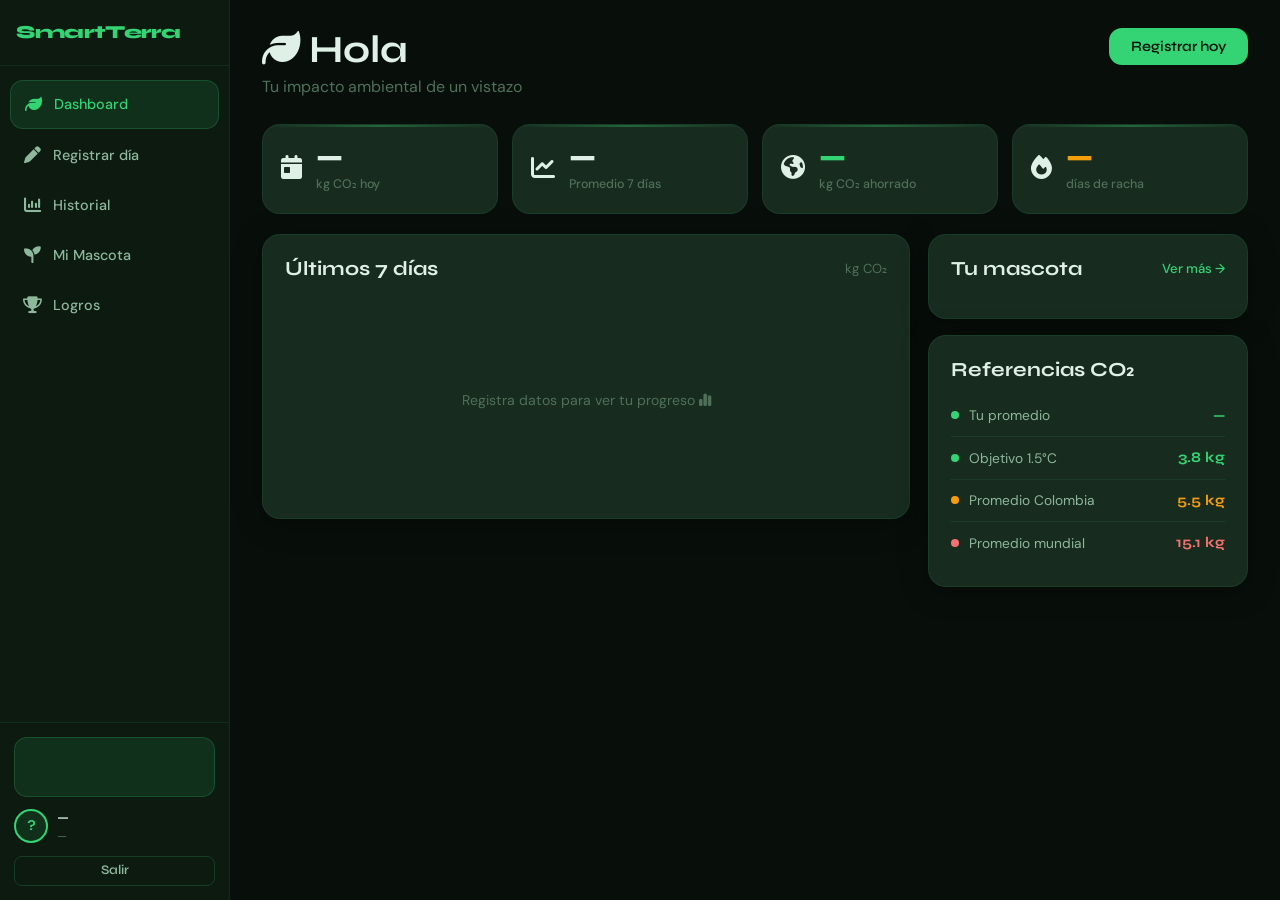
==== commit e0d25589: "mas cositas" ====
--- a/app.html
+++ b/app.html
@@ -223,271 +223,275 @@
       </div>
 
       <form id="entry-form" novalidate>
+
         <!-- Paso 0: Transporte -->
         <div class="form-step active" data-step="0">
-          <!-- Carro -->
-          <div class="form-section">
-            <div class="form-section-title">
-              <i class="fa-solid fa-car"></i> Carro particular
-            </div>
-            <div class="grid-2-form">
-              <div class="field-group">
-                <label>Kilómetros recorridos</label>
-                <input type="number" name="car_km" min="0" step="0.1" placeholder="Ej: 15.5">
-                <span class="field-hint">Solo si usaste carro hoy</span>
-              </div>
-              <div class="field-group">
-                <label>Tipo de vehículo</label>
-                <select name="car_type">
-                  <option value="gasoline">Gasolina</option>
-                  <option value="diesel">Diésel</option>
-                  <option value="hybrid">Híbrido</option>
-                  <option value="electric">Eléctrico</option>
-                </select>
-              </div>
-            </div>
-          </div>
-
-          <!-- Motos y buses -->
-          <div class="form-section">
-            <div class="form-section-title">
-              <i class="fa-solid fa-motorcycle"></i> Motos y transporte público
-            </div>
-            <div class="grid-3-form">
-              <div class="field-group">
-                <label>Moto (km)</label>
-                <input type="number" name="moto_km" min="0" step="0.1" placeholder="0">
-              </div>
-              <div class="field-group">
-                <label>Bus urbano (km)</label>
-                <input type="number" name="bus_urban_km" min="0" step="0.1" placeholder="Ej: 12">
-              </div>
-              <div class="field-group">
-                <label>Bus intermunicipal (km)</label>
-                <input type="number" name="bus_inter_km" min="0" step="0.1" placeholder="0">
-              </div>
-            </div>
-            <div class="grid-2-form">
-              <div class="field-group">
-                <label>Metro/tren (km)</label>
-                <input type="number" name="metro_km" min="0" step="0.1" placeholder="0">
-              </div>
-              <div class="field-group">
-                <label>Mototaxi (km)</label>
-                <input type="number" name="taxi_moto_km" min="0" step="0.1" placeholder="0">
-              </div>
-            </div>
-          </div>
-
-          <!-- Bici, e-bici y vuelos -->
-          <div class="form-section">
-            <div class="form-section-title">
-              <i class="fa-solid fa-plane"></i> Bicicleta y vuelos
-            </div>
-            <div class="grid-3-form">
-              <div class="field-group">
-                <label>Bicicleta (km)</label>
-                <input type="number" name="bike_km" min="0" step="0.1" placeholder="Ej: 5">
-              </div>
-              <div class="field-group">
-                <label>Bici eléctrica (km)</label>
-                <input type="number" name="ebike_km" min="0" step="0.1" placeholder="0">
-              </div>
-              <div class="field-group">
-                <label>Vuelo nacional (km)</label>
-                <input type="number" name="flight_dom_km" min="0" step="1" placeholder="0">
-                <span class="field-hint tiny">Bogotá-Medellín: ~450 km</span>
-              </div>
-            </div>
-            <div class="grid-2-form">
-              <div class="field-group">
-                <label>Vuelo corto (km)</label>
-                <input type="number" name="flight_sh_km" min="0" step="1" placeholder="0">
-                <span class="field-hint tiny">500-1500 km</span>
-              </div>
-              <div class="field-group">
-                <label>Vuelo largo (km)</label>
-                <input type="number" name="flight_lh_km" min="0" step="1" placeholder="0">
-                <span class="field-hint tiny">>1500 km</span>
-              </div>
+
+          <div class="form-section">
+            <div class="form-section-title"><i class="fa-solid fa-car"></i> ¿Usaste carro particular hoy?</div>
+            <div class="opt-label">Distancia aproximada</div>
+            <div class="opt-group" data-field="car_km">
+              <button type="button" class="opt-btn selected" data-val="0"><span class="opt-icon"><i class="fa-solid fa-ban"></i></span>No usé</button>
+              <button type="button" class="opt-btn" data-val="5"><span class="opt-icon"></span>Poco<span class="opt-sublabel">&lt;10 km</span></button>
+              <button type="button" class="opt-btn" data-val="20"><span class="opt-icon"></span>Normal<span class="opt-sublabel">10–30 km</span></button>
+              <button type="button" class="opt-btn" data-val="50"><span class="opt-icon"></span>Bastante<span class="opt-sublabel">30–70 km</span></button>
+              <button type="button" class="opt-btn" data-val="100"><span class="opt-icon"></span>Mucho<span class="opt-sublabel">&gt;70 km</span></button>
+            </div>
+            <div class="opt-label" style="margin-top:14px">Tipo de vehículo</div>
+            <div class="opt-group" data-field="car_type">
+              <button type="button" class="opt-btn selected" data-val="gasoline"><span class="opt-icon"></span>Gasolina</button>
+              <button type="button" class="opt-btn" data-val="diesel"><span class="opt-icon"></span>Diésel</button>
+              <button type="button" class="opt-btn" data-val="hybrid"><span class="opt-icon"></span>Híbrido</button>
+              <button type="button" class="opt-btn" data-val="electric"><span class="opt-icon"></span>Eléctrico</button>
+            </div>
+          </div>
+
+          <div class="form-section">
+            <div class="form-section-title"><i class="fa-solid fa-motorcycle"></i> ¿Usaste moto hoy?</div>
+            <div class="opt-group" data-field="moto_km">
+              <button type="button" class="opt-btn selected" data-val="0"><span class="opt-icon"><i class="fa-solid fa-ban"></i></span>No usé</button>
+              <button type="button" class="opt-btn" data-val="5"><span class="opt-icon"></span>Poco<span class="opt-sublabel">&lt;10 km</span></button>
+              <button type="button" class="opt-btn" data-val="20"><span class="opt-icon"></span>Normal<span class="opt-sublabel">10–30 km</span></button>
+              <button type="button" class="opt-btn" data-val="50"><span class="opt-icon"></span>Bastante<span class="opt-sublabel">&gt;30 km</span></button>
+            </div>
+          </div>
+
+          <div class="form-section">
+            <div class="form-section-title"><i class="fa-solid fa-bus"></i> ¿Usaste transporte público?</div>
+            <div class="opt-label">Bus urbano / SITP</div>
+            <div class="opt-group" data-field="bus_urban_km">
+              <button type="button" class="opt-btn selected" data-val="0"><span class="opt-icon"><i class="fa-solid fa-ban"></i></span>No usé</button>
+              <button type="button" class="opt-btn" data-val="5"><span class="opt-icon"></span>1–2 rutas<span class="opt-sublabel">~5 km</span></button>
+              <button type="button" class="opt-btn" data-val="15"><span class="opt-icon"></span>Varias<span class="opt-sublabel">~15 km</span></button>
+              <button type="button" class="opt-btn" data-val="30"><span class="opt-icon"></span>Todo el día<span class="opt-sublabel">&gt;30 km</span></button>
+            </div>
+            <div class="opt-label" style="margin-top:14px">Metro / TransMilenio / tren</div>
+            <div class="opt-group" data-field="metro_km">
+              <button type="button" class="opt-btn selected" data-val="0"><span class="opt-icon"><i class="fa-solid fa-ban"></i></span>No usé</button>
+              <button type="button" class="opt-btn" data-val="8"><span class="opt-icon"></span>Poco<span class="opt-sublabel">~8 km</span></button>
+              <button type="button" class="opt-btn" data-val="20"><span class="opt-icon"></span>Bastante<span class="opt-sublabel">~20 km</span></button>
+            </div>
+            <div class="opt-label" style="margin-top:14px">Bus intermunicipal</div>
+            <div class="opt-group" data-field="bus_inter_km">
+              <button type="button" class="opt-btn selected" data-val="0"><span class="opt-icon"><i class="fa-solid fa-ban"></i></span>No usé</button>
+              <button type="button" class="opt-btn" data-val="80"><span class="opt-icon"></span>Corto<span class="opt-sublabel">~80 km</span></button>
+              <button type="button" class="opt-btn" data-val="200"><span class="opt-icon"></span>Largo<span class="opt-sublabel">&gt;200 km</span></button>
+            </div>
+            <div class="opt-label" style="margin-top:14px">Mototaxi / taxi moto</div>
+            <div class="opt-group" data-field="taxi_moto_km">
+              <button type="button" class="opt-btn selected" data-val="0"><span class="opt-icon"><i class="fa-solid fa-ban"></i></span>No usé</button>
+              <button type="button" class="opt-btn" data-val="3"><span class="opt-icon"></span>Un trayecto<span class="opt-sublabel">~3 km</span></button>
+              <button type="button" class="opt-btn" data-val="10"><span class="opt-icon"></span>Varios<span class="opt-sublabel">~10 km</span></button>
+            </div>
+          </div>
+
+          <div class="form-section">
+            <div class="form-section-title"><i class="fa-solid fa-person-biking"></i> ¿Anduviste en bici?</div>
+            <div class="opt-group" data-field="bike_km">
+              <button type="button" class="opt-btn selected" data-val="0"><span class="opt-icon"><i class="fa-solid fa-ban"></i></span>No usé</button>
+              <button type="button" class="opt-btn" data-val="5"><span class="opt-icon"></span>Poco<span class="opt-sublabel">&lt;10 km</span></button>
+              <button type="button" class="opt-btn" data-val="15"><span class="opt-icon"></span>Bastante<span class="opt-sublabel">10–20 km</span></button>
+              <button type="button" class="opt-btn" data-val="30"><span class="opt-icon"></span>Mucho<span class="opt-sublabel">&gt;20 km</span></button>
+            </div>
+            <div class="opt-label" style="margin-top:14px">¿Tomaste un vuelo hoy?</div>
+            <div class="opt-group" data-field="flight_dom_km">
+              <button type="button" class="opt-btn selected" data-val="0"><span class="opt-icon"><i class="fa-solid fa-ban"></i></span>No volé</button>
+              <button type="button" class="opt-btn" data-val="450"><span class="opt-icon"></span>Nacional<span class="opt-sublabel">Ej: Bog–Med</span></button>
+            </div>
+            <div class="opt-label" style="margin-top:14px">¿Vuelo internacional?</div>
+            <div class="opt-group" data-field="flight_sh_km">
+              <button type="button" class="opt-btn selected" data-val="0"><span class="opt-icon"><i class="fa-solid fa-ban"><i class="fa-solid fa-ban"></i></i></span>No volé</button>
+              <button type="button" class="opt-btn" data-val="1000"><span class="opt-icon"></span>Corto<span class="opt-sublabel">&lt;1500 km</span></button>
+              <button type="button" class="opt-btn" data-val="0" data-also="flight_lh_km:8000"><span class="opt-icon"></span>Largo<span class="opt-sublabel">&gt;1500 km</span></button>
             </div>
           </div>
         </div>
 
         <!-- Paso 1: Energía -->
         <div class="form-step" data-step="1">
-          <!-- Electricidad -->
-          <div class="form-section">
-            <div class="form-section-title">
-              <i class="fa-solid fa-bolt"></i> Electricidad
-            </div>
-            <div class="grid-2-form">
-              <div class="field-group">
-                <label>Consumo (kWh)</label>
-                <input type="number" name="elec_kwh" min="0" step="0.1" placeholder="Ej: 9.5">
-                <span class="field-hint">Revisa tu medidor o factura (~10 kWh/día promedio)</span>
-              </div>
-              <div class="field-group">
-                <label>% Energía renovable</label>
-                <input type="number" name="renewable_pct" min="0" max="100" value="0" placeholder="0">
-                <span class="field-hint">Paneles solares, energía verde...</span>
-              </div>
-            </div>
-          </div>
-
-          <!-- Combustibles -->
-          <div class="form-section">
-            <div class="form-section-title">
-              <i class="fa-solid fa-fire-flame-simple"></i> Gas y leña
-            </div>
-            <div class="grid-2-form">
-              <div class="field-group">
-                <label>Gas natural (m³)</label>
-                <input type="number" name="gas_m3" min="0" step="0.1" placeholder="Ej: 1.2">
-              </div>
-              <div class="field-group">
-                <label>GLP (kg)</label>
-                <input type="number" name="glp_kg" min="0" step="0.1" placeholder="0">
-              </div>
-            </div>
-            <div class="field-group" style="max-width:280px">
-              <label>Leña (kg)</label>
-              <input type="number" name="lena_kg" min="0" step="0.1" placeholder="0">
+
+          <div class="form-section">
+            <div class="form-section-title"><i class="fa-solid fa-bolt"></i> ¿Cuánta electricidad usaste hoy?</div>
+            <span class="field-hint" style="margin-bottom:10px;display:block">Piensa en cuántos electrodomésticos usaste y por cuánto tiempo</span>
+            <div class="opt-group" data-field="elec_kwh">
+              <button type="button" class="opt-btn" data-val="3"><span class="opt-icon"></span>Muy poco<span class="opt-sublabel">Solo lo básico</span></button>
+              <button type="button" class="opt-btn selected" data-val="8"><span class="opt-icon"></span>Normal<span class="opt-sublabel">Día típico</span></button>
+              <button type="button" class="opt-btn" data-val="15"><span class="opt-icon"></span>Bastante<span class="opt-sublabel">TV, PC, A/C poco</span></button>
+              <button type="button" class="opt-btn" data-val="25"><span class="opt-icon"></span>Mucho<span class="opt-sublabel">A/C todo el día</span></button>
+            </div>
+            <div class="opt-label" style="margin-top:14px">¿Tienes paneles solares u energía renovable?</div>
+            <div class="opt-group" data-field="renewable_pct">
+              <button type="button" class="opt-btn selected" data-val="0"><span class="opt-icon"><i class="fa-solid fa-ban"></i></span>No</button>
+              <button type="button" class="opt-btn" data-val="30"><span class="opt-icon"></span>Algunos<span class="opt-sublabel">~30%</span></button>
+              <button type="button" class="opt-btn" data-val="70"><span class="opt-icon"></span>Bastantes<span class="opt-sublabel">~70%</span></button>
+              <button type="button" class="opt-btn" data-val="100"><span class="opt-icon"></span>Todo<span class="opt-sublabel">100%</span></button>
+            </div>
+          </div>
+
+          <div class="form-section">
+            <div class="form-section-title"><i class="fa-solid fa-fire-flame-simple"></i> ¿Usaste gas o leña hoy?</div>
+            <div class="opt-label">Gas natural (cocinar, ducha)</div>
+            <div class="opt-group" data-field="gas_m3">
+              <button type="button" class="opt-btn selected" data-val="0"><span class="opt-icon"><i class="fa-solid fa-ban"></i></span>No usé</button>
+              <button type="button" class="opt-btn" data-val="0.5"><span class="opt-icon"></span>Solo cocinar<span class="opt-sublabel">~0.5 m³</span></button>
+              <button type="button" class="opt-btn" data-val="1.2"><span class="opt-icon"></span>Cocinar + ducha<span class="opt-sublabel">~1.2 m³</span></button>
+              <button type="button" class="opt-btn" data-val="2.5"><span class="opt-icon"></span>Uso alto<span class="opt-sublabel">&gt;2 m³</span></button>
+            </div>
+            <div class="opt-label" style="margin-top:14px">GLP / pipeta de gas</div>
+            <div class="opt-group" data-field="glp_kg">
+              <button type="button" class="opt-btn selected" data-val="0"><span class="opt-icon"><i class="fa-solid fa-ban"></i></span>No usé</button>
+              <button type="button" class="opt-btn" data-val="0.3"><span class="opt-icon"></span>Poco<span class="opt-sublabel">~0.3 kg</span></button>
+              <button type="button" class="opt-btn" data-val="0.8"><span class="opt-icon"></span>Normal<span class="opt-sublabel">~0.8 kg</span></button>
+            </div>
+            <div class="opt-label" style="margin-top:14px">Leña / carbón vegetal</div>
+            <div class="opt-group" data-field="lena_kg">
+              <button type="button" class="opt-btn selected" data-val="0"><span class="opt-icon"><i class="fa-solid fa-ban"></i></span>No usé</button>
+              <button type="button" class="opt-btn" data-val="1"><span class="opt-icon"></span>Poco<span class="opt-sublabel">~1 kg</span></button>
+              <button type="button" class="opt-btn" data-val="3"><span class="opt-icon"></span>Bastante<span class="opt-sublabel">~3 kg</span></button>
             </div>
           </div>
         </div>
 
         <!-- Paso 2: Alimentación -->
         <div class="form-step" data-step="2">
-          <!-- Carnes -->
-          <div class="form-section">
-            <div class="form-section-title">
-              <i class="fa-solid fa-drumstick-bite"></i> Carnes (pesar cruda)
-            </div>
-            <div class="grid-3-form">
-              <div class="field-group">
-                <label>Res (g)</label>
-                <input type="number" name="beef_g" min="0" placeholder="Ej: 150">
-              </div>
-              <div class="field-group">
-                <label>Cerdo (g)</label>
-                <input type="number" name="pork_g" min="0" placeholder="0">
-              </div>
-              <div class="field-group">
-                <label>Pollo/aves (g)</label>
-                <input type="number" name="poultry_g" min="0" placeholder="Ej: 200">
-              </div>
-            </div>
-          </div>
-
-          <!-- Pescado y huevos -->
-          <div class="form-section">
-            <div class="form-section-title">
-              <i class="fa-solid fa-fish"></i> Pescado y huevos
-            </div>
-            <div class="grid-2-form">
-              <div class="field-group">
-                <label>Pescado (g)</label>
-                <input type="number" name="fish_g" min="0" placeholder="0">
-              </div>
-              <div class="field-group">
-                <label>Huevos (g)</label>
-                <input type="number" name="eggs_g" min="0" placeholder="Ej: 120">
-              </div>
-            </div>
-          </div>
-
-          <!-- Lácteos -->
-          <div class="form-section">
-            <div class="form-section-title">
-              <i class="fa-solid fa-cheese"></i> Lácteos
-            </div>
-            <div class="grid-3-form">
-              <div class="field-group">
-                <label>Leche (ml)</label>
-                <input type="number" name="dairy_milk_g" min="0" placeholder="Ej: 300">
-              </div>
-              <div class="field-group">
-                <label>Queso (g)</label>
-                <input type="number" name="dairy_cheese_g" min="0" placeholder="0">
-              </div>
-              <div class="field-group">
-                <label>Yogurt (g)</label>
-                <input type="number" name="dairy_yogurt_g" min="0" placeholder="0">
-              </div>
-            </div>
-          </div>
-
-          <!-- Vegetales y otros -->
-          <div class="form-section">
-            <div class="form-section-title">
-              <i class="fa-solid fa-carrot"></i> Vegetales, frutas y otros
-            </div>
-            <div class="grid-3-form">
-              <div class="field-group">
-                <label>Arroz (g cocido)</label>
-                <input type="number" name="rice_g" min="0" placeholder="Ej: 250">
-              </div>
-              <div class="field-group">
-                <label>Legumbres (g)</label>
-                <input type="number" name="legumes_g" min="0" placeholder="Ej: 100">
-              </div>
-              <div class="field-group">
-                <label>Verduras (g)</label>
-                <input type="number" name="veg_g" min="0" placeholder="Ej: 300">
-              </div>
-            </div>
-            <div class="grid-2-form">
-              <div class="field-group">
-                <label>Frutas (g)</label>
-                <input type="number" name="fruits_g" min="0" placeholder="Ej: 200">
-              </div>
-              <div class="field-group">
-                <label>Procesados (g)</label>
-                <input type="number" name="proc_g" min="0" placeholder="Ej: 50">
-                <span class="field-hint tiny">Snacks, ultraprocesados...</span>
-              </div>
+
+          <div class="form-section">
+            <div class="form-section-title"><i class="fa-solid fa-drumstick-bite"></i> Carnes rojas</div>
+            <div class="opt-label">¿Comiste carne de res hoy?</div>
+            <div class="opt-group" data-field="beef_g">
+              <button type="button" class="opt-btn selected" data-val="0"><span class="opt-icon"><i class="fa-solid fa-ban"></i></span>No comí</button>
+              <button type="button" class="opt-btn" data-val="100"><span class="opt-icon"></span>Poca<span class="opt-sublabel">1 porción pequeña</span></button>
+              <button type="button" class="opt-btn" data-val="200"><span class="opt-icon"></span>Normal<span class="opt-sublabel">1 porción grande</span></button>
+              <button type="button" class="opt-btn" data-val="350"><span class="opt-icon"></span>Mucha<span class="opt-sublabel">2+ porciones</span></button>
+            </div>
+            <div class="opt-label" style="margin-top:14px">¿Comiste cerdo hoy?</div>
+            <div class="opt-group" data-field="pork_g">
+              <button type="button" class="opt-btn selected" data-val="0"><span class="opt-icon"><i class="fa-solid fa-ban"></i></span>No comí</button>
+              <button type="button" class="opt-btn" data-val="100"><span class="opt-icon"></span>Poco<span class="opt-sublabel">1 porción</span></button>
+              <button type="button" class="opt-btn" data-val="250"><span class="opt-icon"></span>Bastante<span class="opt-sublabel">2+ porciones</span></button>
+            </div>
+          </div>
+
+          <div class="form-section">
+            <div class="form-section-title"><i class="fa-solid fa-drumstick-bite"></i> Aves y pescado</div>
+            <div class="opt-label">¿Comiste pollo u otras aves?</div>
+            <div class="opt-group" data-field="poultry_g">
+              <button type="button" class="opt-btn selected" data-val="0"><span class="opt-icon"><i class="fa-solid fa-ban"></i></span>No comí</button>
+              <button type="button" class="opt-btn" data-val="120"><span class="opt-icon"></span>1 pieza<span class="opt-sublabel">~120 g</span></button>
+              <button type="button" class="opt-btn" data-val="250"><span class="opt-icon"></span>2+ piezas<span class="opt-sublabel">~250 g</span></button>
+            </div>
+            <div class="opt-label" style="margin-top:14px">¿Comiste pescado o mariscos?</div>
+            <div class="opt-group" data-field="fish_g">
+              <button type="button" class="opt-btn selected" data-val="0"><span class="opt-icon"><i class="fa-solid fa-ban"></i></span>No comí</button>
+              <button type="button" class="opt-btn" data-val="120"><span class="opt-icon"></span>1 porción<span class="opt-sublabel">~120 g</span></button>
+              <button type="button" class="opt-btn" data-val="250"><span class="opt-icon"></span>2+ porciones<span class="opt-sublabel">~250 g</span></button>
+            </div>
+            <div class="opt-label" style="margin-top:14px">¿Comiste huevos hoy?</div>
+            <div class="opt-group" data-field="eggs_g">
+              <button type="button" class="opt-btn selected" data-val="0"><span class="opt-icon"><i class="fa-solid fa-ban"></i></span>No comí</button>
+              <button type="button" class="opt-btn" data-val="60"><span class="opt-icon"></span>1 huevo<span class="opt-sublabel">~60 g</span></button>
+              <button type="button" class="opt-btn" data-val="120"><span class="opt-icon"></span>2–3 huevos<span class="opt-sublabel">~120 g</span></button>
+            </div>
+          </div>
+
+          <div class="form-section">
+            <div class="form-section-title"><i class="fa-solid fa-cheese"></i> Lácteos</div>
+            <div class="opt-label">Leche (tinto con leche, cereal, café...)</div>
+            <div class="opt-group" data-field="dairy_milk_g">
+              <button type="button" class="opt-btn selected" data-val="0"><span class="opt-icon"><i class="fa-solid fa-ban"></i></span>No tomé</button>
+              <button type="button" class="opt-btn" data-val="150"><span class="opt-icon"></span>Poca<span class="opt-sublabel">1 vaso</span></button>
+              <button type="button" class="opt-btn" data-val="350"><span class="opt-icon"></span>Bastante<span class="opt-sublabel">2+ vasos</span></button>
+            </div>
+            <div class="opt-label" style="margin-top:14px">Queso</div>
+            <div class="opt-group" data-field="dairy_cheese_g">
+              <button type="button" class="opt-btn selected" data-val="0"><span class="opt-icon"><i class="fa-solid fa-ban"></i></span>No comí</button>
+              <button type="button" class="opt-btn" data-val="30"><span class="opt-icon"></span>Poco<span class="opt-sublabel">1 tajada</span></button>
+              <button type="button" class="opt-btn" data-val="80"><span class="opt-icon"></span>Bastante<span class="opt-sublabel">3+ tajadas</span></button>
+            </div>
+            <div class="opt-label" style="margin-top:14px">Yogurt</div>
+            <div class="opt-group" data-field="dairy_yogurt_g">
+              <button type="button" class="opt-btn selected" data-val="0"><span class="opt-icon"><i class="fa-solid fa-ban"></i></span>No comí</button>
+              <button type="button" class="opt-btn" data-val="150"><span class="opt-icon"></span>1 porción<span class="opt-sublabel">~150 g</span></button>
+            </div>
+          </div>
+
+          <div class="form-section">
+            <div class="form-section-title"><i class="fa-solid fa-carrot"></i> Vegetales, frutas y granos</div>
+            <div class="opt-label">Arroz (¿cuánto comiste hoy?)</div>
+            <div class="opt-group" data-field="rice_g">
+              <button type="button" class="opt-btn selected" data-val="0"><span class="opt-icon"><i class="fa-solid fa-ban"></i></span>No comí</button>
+              <button type="button" class="opt-btn" data-val="150"><span class="opt-icon"></span>Poco<span class="opt-sublabel">1 cucharón</span></button>
+              <button type="button" class="opt-btn" data-val="300"><span class="opt-icon"></span>Normal<span class="opt-sublabel">2 cucharones</span></button>
+              <button type="button" class="opt-btn" data-val="500"><span class="opt-icon"></span>Mucho<span class="opt-sublabel">3+ cucharones</span></button>
+            </div>
+            <div class="opt-label" style="margin-top:14px">Legumbres (fríjoles, lentejas, garbanzos)</div>
+            <div class="opt-group" data-field="legumes_g">
+              <button type="button" class="opt-btn selected" data-val="0"><span class="opt-icon"><i class="fa-solid fa-ban"></i></span>No comí</button>
+              <button type="button" class="opt-btn" data-val="150"><span class="opt-icon"></span>1 porción<span class="opt-sublabel">~150 g</span></button>
+              <button type="button" class="opt-btn" data-val="300"><span class="opt-icon"></span>2 porciones</button>
+            </div>
+            <div class="opt-label" style="margin-top:14px">Verduras y ensaladas</div>
+            <div class="opt-group" data-field="veg_g">
+              <button type="button" class="opt-btn selected" data-val="0"><span class="opt-icon"><i class="fa-solid fa-ban"></i></span>Casi nada</button>
+              <button type="button" class="opt-btn" data-val="150"><span class="opt-icon"></span>Algo<span class="opt-sublabel">1 porción</span></button>
+              <button type="button" class="opt-btn" data-val="300"><span class="opt-icon"></span>Bastante<span class="opt-sublabel">2+ porciones</span></button>
+            </div>
+            <div class="opt-label" style="margin-top:14px">Frutas</div>
+            <div class="opt-group" data-field="fruits_g">
+              <button type="button" class="opt-btn selected" data-val="0"><span class="opt-icon"><i class="fa-solid fa-ban"></i></span>Ninguna</button>
+              <button type="button" class="opt-btn" data-val="150"><span class="opt-icon"></span>1 fruta</button>
+              <button type="button" class="opt-btn" data-val="350"><span class="opt-icon"></span>2–3 frutas</button>
+              <button type="button" class="opt-btn" data-val="500"><span class="opt-icon"></span>4+ frutas</button>
+            </div>
+            <div class="opt-label" style="margin-top:14px">Comida procesada / snacks</div>
+            <div class="opt-group" data-field="proc_g">
+              <button type="button" class="opt-btn selected" data-val="0"><span class="opt-icon"><i class="fa-solid fa-ban"></i></span>Nada</button>
+              <button type="button" class="opt-btn" data-val="50"><span class="opt-icon"></span>Poco<span class="opt-sublabel">1 snack</span></button>
+              <button type="button" class="opt-btn" data-val="150"><span class="opt-icon"></span>Bastante<span class="opt-sublabel">2–3 snacks</span></button>
+              <button type="button" class="opt-btn" data-val="300"><span class="opt-icon"></span>Mucho<span class="opt-sublabel">Comida rápida</span></button>
             </div>
           </div>
         </div>
 
         <!-- Paso 3: Residuos y agua -->
         <div class="form-step" data-step="3">
-          <!-- Residuos -->
-          <div class="form-section">
-            <div class="form-section-title">
-              <i class="fa-solid fa-trash"></i> Residuos sólidos
-            </div>
-            <div class="grid-3-form">
-              <div class="field-group">
-                <label>Basura general (kg)</label>
-                <input type="number" name="waste_kg" min="0" step="0.01" placeholder="Ej: 0.6">
-              </div>
-              <div class="field-group">
-                <label>Reciclado (kg)</label>
-                <input type="number" name="recycled_kg" min="0" step="0.01" placeholder="Ej: 0.2">
-              </div>
-              <div class="field-group">
-                <label>Compostado (kg)</label>
-                <input type="number" name="composted_kg" min="0" step="0.01" placeholder="0">
-              </div>
-            </div>
-            <div class="field-group" style="max-width:280px">
-              <label>Quemado (kg)</label>
-              <input type="number" name="burned_kg" min="0" step="0.01" placeholder="0">
-              <span class="field-hint">Quema a cielo abierto</span>
-            </div>
-          </div>
-
-          <!-- Agua -->
-          <div class="form-section">
-            <div class="form-section-title">
-              <i class="fa-solid fa-shower"></i> Agua caliente
-            </div>
-            <div class="field-group" style="max-width:280px">
-              <label>Minutos de ducha caliente</label>
-              <input type="number" name="hot_water_min" min="0" step="1" placeholder="Ej: 10">
-              <span class="field-hint">~10 L/min en ducha promedio</span>
+
+          <div class="form-section">
+            <div class="form-section-title"><i class="fa-solid fa-trash"></i> ¿Cuánta basura generaste hoy?</div>
+            <div class="opt-label">Basura general (no reciclable)</div>
+            <div class="opt-group" data-field="waste_kg">
+              <button type="button" class="opt-btn selected" data-val="0.1"><span class="opt-icon"></span>Muy poca<span class="opt-sublabel">~0.1 kg</span></button>
+              <button type="button" class="opt-btn" data-val="0.5"><span class="opt-icon"></span>Normal<span class="opt-sublabel">~0.5 kg</span></button>
+              <button type="button" class="opt-btn" data-val="1"><span class="opt-icon"></span>Bastante<span class="opt-sublabel">~1 kg</span></button>
+              <button type="button" class="opt-btn" data-val="2"><span class="opt-icon"></span>Mucha<span class="opt-sublabel">&gt;1.5 kg</span></button>
+            </div>
+            <div class="opt-label" style="margin-top:14px">¿Reciclaste algo?</div>
+            <div class="opt-group" data-field="recycled_kg">
+              <button type="button" class="opt-btn selected" data-val="0"><span class="opt-icon"><i class="fa-solid fa-ban"></i></span>Nada</button>
+              <button type="button" class="opt-btn" data-val="0.2"><span class="opt-icon"></span>Algo<span class="opt-sublabel">papel, plástico</span></button>
+              <button type="button" class="opt-btn" data-val="0.5"><span class="opt-icon"></span>Bastante<span class="opt-sublabel">varias cosas</span></button>
+            </div>
+            <div class="opt-label" style="margin-top:14px">¿Compostaste residuos orgánicos?</div>
+            <div class="opt-group" data-field="composted_kg">
+              <button type="button" class="opt-btn selected" data-val="0"><span class="opt-icon"><i class="fa-solid fa-ban"><i class="fa-solid fa-ban"></i></i></span>No</button>
+              <button type="button" class="opt-btn" data-val="0.3"><span class="opt-icon"></span>Algo<span class="opt-sublabel">cáscaras, restos</span></button>
+              <button type="button" class="opt-btn" data-val="0.7"><span class="opt-icon"></span>Bastante</button>
+            </div>
+            <div class="opt-label" style="margin-top:14px">¿Quemaste basura?</div>
+            <div class="opt-group" data-field="burned_kg">
+              <button type="button" class="opt-btn selected" data-val="0"><span class="opt-icon"><i class="fa-solid fa-ban"></i></span>No</button>
+              <button type="button" class="opt-btn" data-val="0.5"><span class="opt-icon"></span>Poco</button>
+              <button type="button" class="opt-btn" data-val="2"><span class="opt-icon"></span>Bastante</button>
+            </div>
+          </div>
+
+          <div class="form-section">
+            <div class="form-section-title"><i class="fa-solid fa-shower"></i> ¿Cómo fue tu ducha hoy?</div>
+            <div class="opt-group" data-field="hot_water_min">
+              <button type="button" class="opt-btn" data-val="0"><span class="opt-icon"></span>Fría<span class="opt-sublabel">Sin agua caliente</span></button>
+              <button type="button" class="opt-btn selected" data-val="5"><span class="opt-icon"></span>Rápida<span class="opt-sublabel">~5 min</span></button>
+              <button type="button" class="opt-btn" data-val="10"><span class="opt-icon"></span>Normal<span class="opt-sublabel">~10 min</span></button>
+              <button type="button" class="opt-btn" data-val="20"><span class="opt-icon"></span>Larga<span class="opt-sublabel">&gt;15 min</span></button>
             </div>
           </div>
         </div>
--- a/control/src/css/app.css
+++ b/control/src/css/app.css
@@ -41,9 +41,9 @@
   padding:8px 10px;background:var(--green-dim);
   border-radius:var(--r-md);border:1px solid var(--border-md);
   font-size:.82rem;color:var(--green);font-weight:600;
-  font-family:var(--ff-head);min-height:40px;
-}
-.sidebar-pet-mini .pet-thumb{width:32px;height:32px;object-fit:contain}
+  font-family:var(--ff-head);min-height:60px;
+}
+.sidebar-pet-mini .pet-thumb{width:52px;height:52px;object-fit:contain}
 
 .user-chip{display:flex;align-items:center;gap:9px}
 .user-avatar{
@@ -233,6 +233,27 @@
 .admin-user-email{font-size:.76rem;color:var(--txt-3)}
 .admin-user-meta{text-align:right;flex-shrink:0}
 
+/* ============================================
+   OPTION BUTTONS (formulario amigable)
+============================================ */
+.opt-group{display:flex;flex-wrap:wrap;gap:8px;margin-top:6px}
+.opt-btn{
+  display:flex;flex-direction:column;align-items:center;gap:3px;
+  padding:10px 14px;border-radius:var(--r-md);
+  border:1px solid var(--border);background:var(--bg-3);
+  color:var(--txt-2);font-family:var(--ff-head);font-size:.78rem;font-weight:600;
+  cursor:pointer;transition:all .18s;line-height:1.2;text-align:center;
+  min-width:72px;
+}
+.opt-btn:hover{border-color:var(--border-md);color:var(--txt);background:var(--bg-2)}
+.opt-btn.selected{
+  background:var(--green-dim);border-color:var(--green);
+  color:var(--green);box-shadow:0 0 0 2px rgba(52,211,115,.15);
+}
+.opt-btn .opt-icon{font-size:1.3rem;line-height:1}
+.opt-label{font-size:.82rem;font-weight:600;color:var(--txt-2);margin-bottom:6px;font-family:var(--ff-head)}
+.opt-sublabel{font-size:.72rem;color:var(--txt-3);margin-top:2px}
+
 /* CTA vacío */
 .cta-empty{text-align:center;padding:48px 24px}
 .cta-emoji{font-size:4rem;margin-bottom:16px}
@@ -258,5 +279,4 @@
 @media(max-width:480px){
   .result-breakdown{grid-template-columns:1fr 1fr}
   .dash-side{flex-direction:column}
-}
-
+}
--- a/control/src/css/pet.css
+++ b/control/src/css/pet.css
@@ -249,4 +249,35 @@
 .pet-dash-thumb{width:56px;height:56px;object-fit:contain;animation:pet-float 3.6s ease-in-out infinite}
 .pet-dash-info{flex:1}
 .pet-dash-name{font-family:var(--ff-head);font-weight:700;color:var(--green);font-size:1rem}
-.pet-dash-stage{font-size:.78rem;color:var(--txt-3);margin:2px 0 6px}+.pet-dash-stage{font-size:.78rem;color:var(--txt-3);margin:2px 0 6px}
+
+/* ============================================
+   INTERACCIONES AL CLICK
+============================================ */
+@keyframes pet-shake {
+  0%,100%{transform:translateY(0) rotate(0)}
+  20%{transform:translateY(-6px) rotate(-8deg)}
+  40%{transform:translateY(-4px) rotate(8deg)}
+  60%{transform:translateY(-6px) rotate(-5deg)}
+  80%{transform:translateY(-2px) rotate(5deg)}
+}
+@keyframes pet-jump {
+  0%,100%{transform:translateY(0) scale(1)}
+  30%{transform:translateY(-30px) scale(1.1)}
+  60%{transform:translateY(-15px) scale(1.05)}
+}
+@keyframes pet-spin {
+  0%{transform:rotate(0) scale(1)}
+  50%{transform:rotate(180deg) scale(1.15)}
+  100%{transform:rotate(360deg) scale(1)}
+}
+@keyframes pet-squish {
+  0%,100%{transform:scaleX(1) scaleY(1)}
+  30%{transform:scaleX(1.3) scaleY(0.75)}
+  60%{transform:scaleX(0.85) scaleY(1.2)}
+}
+
+.pet-canvas.anim-shake { animation: pet-shake .6s ease both !important }
+.pet-canvas.anim-jump  { animation: pet-jump  .5s ease both !important }
+.pet-canvas.anim-spin  { animation: pet-spin  .6s ease both !important }
+.pet-canvas.anim-squish{ animation: pet-squish .5s ease both !important }
